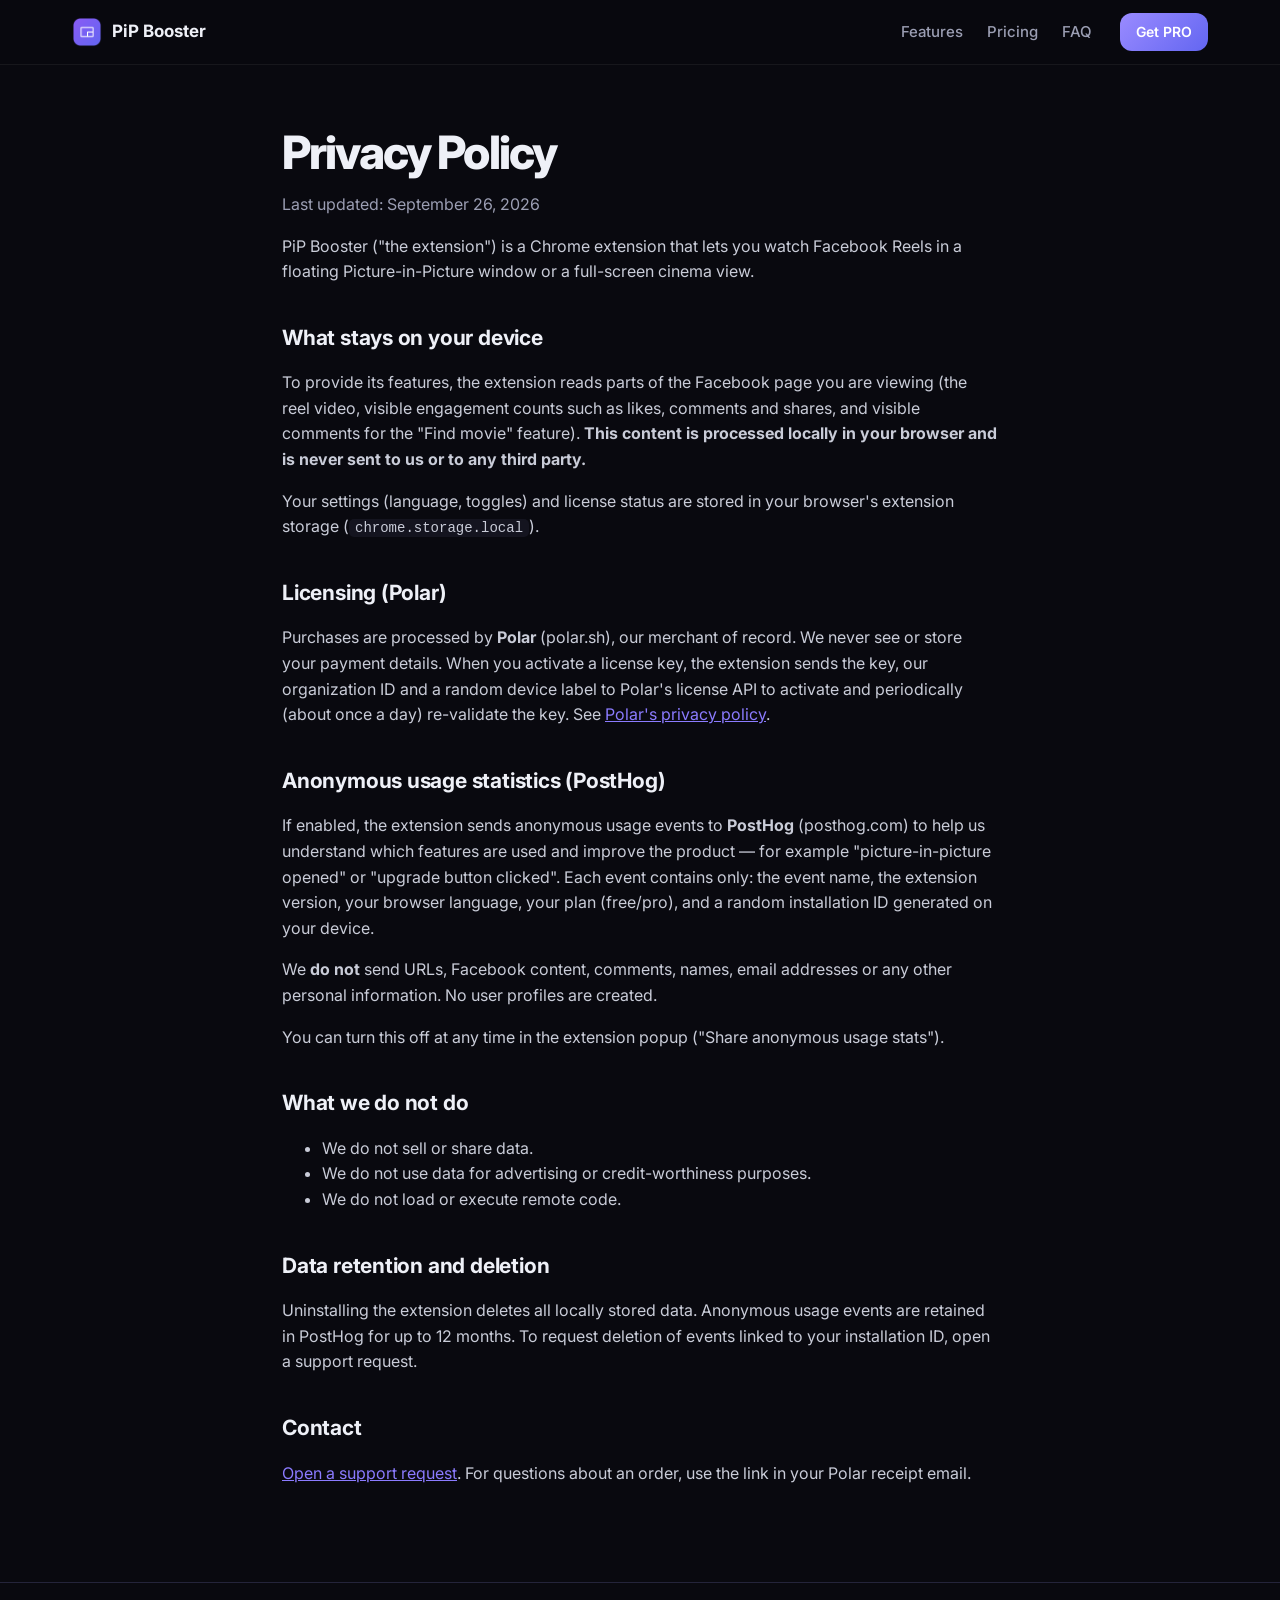
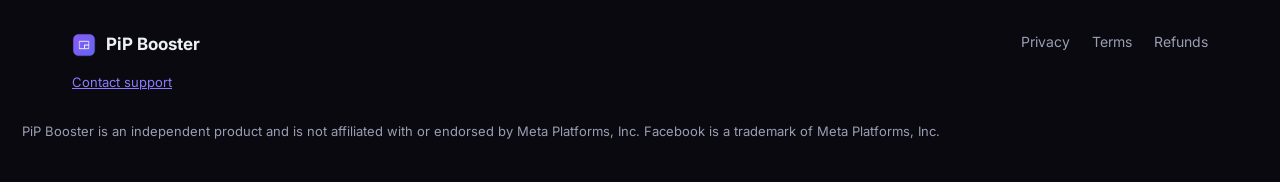
==== privacy/index.html @ f741955a "feat: PiP Booster website — landing, live demo, legal pages, support form" ====
<!DOCTYPE html>
<html lang="en">
<head>
<meta charset="UTF-8">
<meta name="viewport" content="width=device-width, initial-scale=1">
<title>Privacy Policy — PiP Booster</title>
<link rel="icon" href="../img/icon-128.png">
<link rel="preconnect" href="https://fonts.googleapis.com">
<link rel="preconnect" href="https://fonts.gstatic.com" crossorigin>
<link href="https://fonts.googleapis.com/css2?family=Inter:wght@400;500;600;700;800&display=swap" rel="stylesheet">
<link rel="stylesheet" href="../style.css">
</head>
<body>
<header class="nav">
  <div class="wrap nav-in">
    <a class="logo" href="../"><img src="../img/icon-128.png" alt="" width="30" height="30">PiP Booster</a>
    <nav class="links">
      <a href="../#features">Features</a>
      <a href="../#pricing">Pricing</a>
      <a href="../#faq">FAQ</a>
    </nav>
    <a class="btn btn-sm" href="https://buy.polar.sh/polar_cl_VhT8J2mt26Sa3eNY66IMgWEqcHpRyMsOtiOFi4Nu2Fy">Get PRO</a>
  </div>
</header>
<main class="wrap narrow legal">
  <h1>Privacy Policy</h1>
  <p class="muted">Last updated: September 26, 2026</p>

  <p>PiP Booster ("the extension") is a Chrome extension that lets you watch Facebook Reels in a floating Picture-in-Picture window or a full-screen cinema view.</p>

  <h2>What stays on your device</h2>
  <p>To provide its features, the extension reads parts of the Facebook page you are viewing (the reel video, visible engagement counts such as likes, comments and shares, and visible comments for the "Find movie" feature). <strong>This content is processed locally in your browser and is never sent to us or to any third party.</strong></p>
  <p>Your settings (language, toggles) and license status are stored in your browser's extension storage (<code>chrome.storage.local</code>).</p>

  <h2>Licensing (Polar)</h2>
  <p>Purchases are processed by <strong>Polar</strong> (polar.sh), our merchant of record. We never see or store your payment details. When you activate a license key, the extension sends the key, our organization ID and a random device label to Polar's license API to activate and periodically (about once a day) re-validate the key. See <a href="https://polar.sh/legal/privacy">Polar's privacy policy</a>.</p>

  <h2>Anonymous usage statistics (PostHog)</h2>
  <p>If enabled, the extension sends anonymous usage events to <strong>PostHog</strong> (posthog.com) to help us understand which features are used and improve the product — for example "picture-in-picture opened" or "upgrade button clicked". Each event contains only: the event name, the extension version, your browser language, your plan (free/pro), and a random installation ID generated on your device.</p>
  <p>We <strong>do not</strong> send URLs, Facebook content, comments, names, email addresses or any other personal information. No user profiles are created.</p>
  <p>You can turn this off at any time in the extension popup ("Share anonymous usage stats").</p>

  <h2>What we do not do</h2>
  <ul>
    <li>We do not sell or share data.</li>
    <li>We do not use data for advertising or credit-worthiness purposes.</li>
    <li>We do not load or execute remote code.</li>
  </ul>

  <h2>Data retention and deletion</h2>
  <p>Uninstalling the extension deletes all locally stored data. Anonymous usage events are retained in PostHog for up to 12 months. To request deletion of events linked to your installation ID, open a support request.</p>

  <h2>Contact</h2>
  <p><a href="https://github.com/hoangkimquoc/pip-booster-site/issues/new/choose">Open a support request</a>. For questions about an order, use the link in your Polar receipt email.</p>
</main>
<footer class="foot">
  <div class="wrap foot-in">
    <div>
      <a class="logo" href="../"><img src="../img/icon-128.png" alt="" width="24" height="24">PiP Booster</a>
      <p class="fine"><a href="https://github.com/hoangkimquoc/pip-booster-site/issues/new/choose">Contact support</a></p>
    </div>
    <div class="foot-links">
      <a href="../privacy/">Privacy</a><a href="../terms/">Terms</a><a href="../refund/">Refunds</a>
    </div>
  </div>
  <p class="wrap fine disclaimer">PiP Booster is an independent product and is not affiliated with or endorsed by Meta Platforms, Inc. Facebook is a trademark of Meta Platforms, Inc.</p>
</footer>
</body>
</html>
---- style.css ----
:root {
  --bg: #09090f; --bg-alt: #0f0f18; --card: #14141f; --card-2: #191927; --line: #24243a;
  --fg: #eef0f7; --muted: #9b9eb3; --dim: #6f7287;
  --accent: #8b7bff; --accent-2: #6366f1; --glow: rgba(124,108,255,0.35);
  --radius: 18px;
}
* { box-sizing: border-box; }
html { scroll-behavior: smooth; }
body { margin: 0; background: var(--bg); color: var(--fg);
  font: 16px/1.6 Inter, -apple-system, 'Segoe UI', sans-serif; -webkit-font-smoothing: antialiased; }
a { color: var(--accent); }
img { max-width: 100%; display: block; }
svg { flex-shrink: 0; }
.wrap { max-width: 1180px; margin: 0 auto; padding: 0 22px; }
.narrow { max-width: 760px; }
.center { text-align: center; }

/* ---------- Buttons ---------- */
.btn { display: inline-flex; align-items: center; justify-content: center; gap: 10px; padding: 13px 22px;
  border-radius: 12px; font-weight: 600; font-size: 15.5px; color: #fff; text-decoration: none;
  background: linear-gradient(135deg, #9a8bff, var(--accent-2));
  box-shadow: 0 10px 30px var(--glow), inset 0 1px 0 rgba(255,255,255,0.25); transition: transform .15s, box-shadow .15s; }
.btn:hover { transform: translateY(-1px); box-shadow: 0 14px 38px rgba(124,108,255,0.5), inset 0 1px 0 rgba(255,255,255,0.25); }
.btn svg { width: 20px; height: 20px; }
.btn-lg { padding: 16px 28px; font-size: 17px; border-radius: 14px; }
.btn-sm { padding: 8px 16px; font-size: 14px; box-shadow: none; }
.btn-ghost { background: rgba(255,255,255,0.05); box-shadow: inset 0 0 0 1px rgba(255,255,255,0.14); }
.btn-ghost:hover { background: rgba(255,255,255,0.09); box-shadow: inset 0 0 0 1px rgba(255,255,255,0.24); }
.btn.disabled { pointer-events: none; opacity: 0.6; }
.full { width: 100%; }

/* ---------- Top bar (không menu) ---------- */
.top { position: sticky; top: 0; z-index: 20; backdrop-filter: blur(14px) saturate(1.2);
  background: rgba(9,9,15,0.7); border-bottom: 1px solid rgba(255,255,255,0.06); }
.top-in { display: flex; align-items: center; justify-content: space-between; height: 64px; }
.logo { display: flex; align-items: center; gap: 10px; font-weight: 700; font-size: 17px; color: var(--fg); text-decoration: none; }
.logo img { border-radius: 8px; }

/* ---------- Hero ---------- */
.hero { position: relative; padding: 72px 0 96px; overflow: hidden; }
.hero::before { content: ''; position: absolute; inset: 0; pointer-events: none;
  background:
    radial-gradient(700px 420px at 78% 18%, rgba(108,92,255,0.30), transparent 70%),
    radial-gradient(600px 400px at 0% 100%, rgba(56,189,248,0.10), transparent 70%); }
.hero::after { content: ''; position: absolute; inset: 0; pointer-events: none; opacity: .35;
  background-image: linear-gradient(rgba(255,255,255,0.05) 1px, transparent 1px), linear-gradient(90deg, rgba(255,255,255,0.05) 1px, transparent 1px);
  background-size: 48px 48px; mask-image: radial-gradient(ellipse at 70% 30%, #000 0%, transparent 65%); }
.hero-grid { position: relative; z-index: 1; display: grid; grid-template-columns: 0.9fr 1.1fr; gap: 56px; align-items: center; }
.pill { display: inline-flex; align-items: center; gap: 8px; font-size: 13px; font-weight: 600; color: #cfc8ff;
  padding: 6px 13px; border-radius: 999px; background: rgba(139,123,255,0.12); border: 1px solid rgba(139,123,255,0.3); }
.pill i { width: 7px; height: 7px; border-radius: 50%; background: #4ade80; box-shadow: 0 0 10px #4ade80; }
h1 { font-size: clamp(42px, 5.6vw, 72px); line-height: 1.02; letter-spacing: -0.04em; font-weight: 800; margin: 22px 0 20px; }
.grad { background: linear-gradient(90deg, #c4b8ff, #7f8dff 60%, #60c6ff); -webkit-background-clip: text; background-clip: text; color: transparent; }
.lead { font-size: 19px; color: var(--muted); max-width: 520px; margin: 0; }
.center .lead { margin: 0 auto; }
.cta { margin-top: 32px; }
.trust { list-style: none; padding: 0; margin: 30px 0 0; display: flex; flex-wrap: wrap; gap: 10px 22px; }
.trust li { display: flex; align-items: center; gap: 8px; font-size: 14px; color: var(--muted); }
.trust svg { width: 17px; height: 17px; color: var(--accent); }

/* ---------- Stage: desktop + PiP demo ---------- */
.stage { position: relative; height: 560px; }
.desk { position: absolute; left: 0; top: 30px; width: 88%; height: 440px; border-radius: 14px; overflow: hidden;
  background: #f6f7fb; box-shadow: 0 40px 100px rgba(0,0,0,0.55), 0 0 0 1px rgba(255,255,255,0.06); }
.desk-bar { height: 38px; background: #e6e8ef; display: flex; align-items: center; gap: 14px; padding: 0 14px; }
.dots { display: flex; gap: 7px; }
.dots i { width: 11px; height: 11px; border-radius: 50%; display: block; background: #ff5f57; }
.dots i:nth-child(2) { background: #febc2e; } .dots i:nth-child(3) { background: #28c840; }
.desk-url { flex: 1; height: 24px; border-radius: 12px; background: #fff; font-size: 12px; color: #6b7080; display: flex; align-items: center; padding-left: 12px; max-width: 320px; }
.desk-body { display: flex; height: calc(100% - 38px); }
.desk-side { width: 120px; background: #eef0f5; padding: 20px 14px; }
.desk-side b { display: block; height: 10px; border-radius: 5px; background: #d9dce6; margin-bottom: 14px; }
.desk-side b:first-child { background: #c7d2fe; }
.desk-page { flex: 1; padding: 30px 34px; }
.desk-h { width: 46%; height: 18px; border-radius: 6px; background: #c9cdd9; margin-bottom: 20px; }
.desk-l { height: 9px; border-radius: 5px; background: #e1e4ec; margin-bottom: 11px; }
.desk-chart { display: flex; align-items: flex-end; gap: 12px; height: 110px; margin: 22px 0; }
.desk-chart i { flex: 1; display: block; border-radius: 6px 6px 0 0; background: linear-gradient(#a5b4fc, #6366f1); }

.demo-pip { position: absolute; right: 0; top: 0; width: 280px; aspect-ratio: 9 / 16; border-radius: 14px; overflow: hidden;
  background: #000; z-index: 5; box-shadow: 0 40px 90px rgba(0,0,0,0.7), 0 0 0 1px rgba(255,255,255,0.14);
  transition: opacity .25s, transform .25s; }
.demo-pip.closed { opacity: 0; transform: scale(0.92); pointer-events: none; }
.demo-titlebar { position: absolute; top: 0; left: 0; right: 0; height: 30px; z-index: 30; display: flex; align-items: center; gap: 7px;
  padding: 0 10px; font-size: 11.5px; color: rgba(255,255,255,0.88); cursor: grab; user-select: none;
  background: linear-gradient(rgba(0,0,0,0.6), transparent); }
.demo-titlebar img { width: 14px; height: 14px; border-radius: 3px; }
.demo-titlebar span { margin-left: auto; opacity: .55; font-size: 10.5px; }
.demo-titlebar:active { cursor: grabbing; }
.demo-frame { position: absolute; inset: 0; }
.demo-note { position: absolute; left: 50%; top: 44%; transform: translate(-50%, -50%) scale(.96); z-index: 40;
  padding: 8px 14px; border-radius: 10px; background: rgba(15,15,25,0.9); color: #fff; font-size: 13px; font-weight: 600;
  white-space: nowrap; opacity: 0; pointer-events: none; transition: opacity .2s, transform .2s; }
.demo-note.show { opacity: 1; transform: translate(-50%, -50%) scale(1); }
.demo-reopen { position: absolute; right: 40px; top: 40%; z-index: 6; display: inline-flex; align-items: center; gap: 8px;
  padding: 11px 16px; border: 0; border-radius: 12px; cursor: pointer; font: 600 14px Inter, sans-serif; color: #fff;
  background: linear-gradient(135deg, #9a8bff, var(--accent-2)); box-shadow: 0 10px 30px var(--glow); }
.demo-reopen svg { width: 18px; height: 18px; }
.demo-reopen[hidden] { display: none; }
.stage-hint { position: absolute; left: 0; bottom: 0; margin: 0; font-size: 13px; color: var(--dim); }

/* ---------- Sections ---------- */
.section { padding: 104px 0; }
.section.alt { background: var(--bg-alt); border-top: 1px solid var(--line); border-bottom: 1px solid var(--line); }
.kicker { text-align: center; margin: 0 0 10px; font-size: 13px; font-weight: 700; letter-spacing: .12em; text-transform: uppercase; color: var(--accent); }
.h2 { font-size: clamp(30px, 4vw, 46px); letter-spacing: -0.03em; line-height: 1.1; margin: 0 0 48px; text-align: center; }

.pains { display: grid; grid-template-columns: repeat(3, 1fr); gap: 18px; }
.pain { padding: 28px; border-radius: var(--radius); background: var(--card); border: 1px solid var(--line); }
.pain svg { width: 26px; height: 26px; color: #fca5a5; padding: 9px; box-sizing: content-box; border-radius: 12px; background: rgba(248,113,113,0.1); }
.pain h3, .step h3, .usp h3, .promise-item h3 { font-size: 19px; margin: 18px 0 6px; letter-spacing: -0.01em; }
.pain p, .step p, .usp p, .promise-item p { margin: 0; color: var(--muted); font-size: 15.5px; }

.steps { display: grid; grid-template-columns: repeat(3, 1fr); gap: 18px; margin-bottom: 72px; }
.step { position: relative; padding: 28px; border-radius: var(--radius); background: var(--card); border: 1px solid var(--line); }
.step b { display: inline-grid; place-items: center; width: 36px; height: 36px; border-radius: 11px; font-size: 15px;
  background: linear-gradient(135deg, #9a8bff, var(--accent-2)); box-shadow: 0 8px 20px var(--glow); }

.usps { display: grid; gap: 22px; }
.usp { display: grid; grid-template-columns: 1.15fr 1fr; gap: 44px; align-items: center; padding: 26px; border-radius: 24px;
  background: linear-gradient(180deg, var(--card-2), var(--card)); border: 1px solid var(--line); }
.usp:nth-child(even) img, .usp:nth-child(even) .kbd-art { order: 2; }
.usp img { width: 100%; height: auto; border-radius: 14px; box-shadow: 0 20px 60px rgba(0,0,0,0.5); }
.usp h3 { font-size: 26px; margin-top: 0; }
.usp p { font-size: 17px; }
.kbd-art { height: 260px; border-radius: 14px; display: flex; align-items: center; justify-content: center; gap: 18px;
  background: radial-gradient(400px 200px at 50% 50%, rgba(124,108,255,0.22), transparent 70%), #0d0d16; border: 1px solid var(--line); }
.kbd-art span { font-size: 28px; color: var(--dim); }
kbd { font: 700 34px Inter, sans-serif; color: #fff; min-width: 96px; text-align: center; padding: 22px 26px; border-radius: 16px;
  background: linear-gradient(180deg, #2a2a3d, #1b1b29); box-shadow: 0 6px 0 #0c0c14, 0 14px 30px rgba(0,0,0,0.5), inset 0 1px 0 rgba(255,255,255,0.12); }

.promise { display: grid; grid-template-columns: repeat(3, 1fr); gap: 18px; }
.promise-item { padding: 30px; border-radius: var(--radius); border: 1px solid var(--line); background: var(--card); }
.promise-item svg { width: 26px; height: 26px; color: var(--accent); padding: 9px; box-sizing: content-box; border-radius: 12px; background: rgba(139,123,255,0.12); }

/* ---------- Pricing ---------- */
.plans { display: grid; grid-template-columns: 1fr 1fr; gap: 22px; max-width: 860px; margin: 0 auto; }
.plan { position: relative; padding: 34px; border-radius: 24px; background: var(--card); border: 1px solid var(--line); display: flex; flex-direction: column; }
.plan.pro { background: linear-gradient(180deg, #1a1830, var(--card)); border-color: rgba(139,123,255,0.55);
  box-shadow: 0 0 0 1px rgba(139,123,255,0.3), 0 40px 100px rgba(108,92,255,0.22); }
.plan h3 { margin: 0; font-size: 20px; }
.price { font-size: 52px; font-weight: 800; letter-spacing: -0.04em; margin: 6px 0 22px; display: flex; align-items: baseline; gap: 10px; }
.price small { font-size: 15px; font-weight: 500; color: var(--muted); letter-spacing: 0; }
.plan ul { list-style: none; padding: 0; margin: 0 0 28px; flex: 1; }
.plan li { padding: 8px 0 8px 28px; position: relative; color: #d8dae6; font-size: 15.5px; }
.plan li::before { content: ''; position: absolute; left: 2px; top: 14px; width: 12px; height: 7px;
  border-left: 2px solid var(--accent); border-bottom: 2px solid var(--accent); transform: rotate(-45deg); }
.badge { position: absolute; top: 22px; right: 22px; font-size: 12px; font-weight: 700; padding: 4px 11px; border-radius: 999px;
  background: linear-gradient(135deg, #9a8bff, var(--accent-2)); }
.fine { font-size: 13px; color: var(--muted); margin: 14px 0 0; text-align: center; }

/* ---------- FAQ ---------- */
details { border-bottom: 1px solid var(--line); padding: 20px 0; }
summary { cursor: pointer; list-style: none; display: flex; justify-content: space-between; gap: 20px; font-weight: 600; font-size: 17.5px; }
summary::-webkit-details-marker { display: none; }
summary::after { content: '+'; color: var(--muted); font-size: 24px; line-height: 1; transition: transform .2s; }
details[open] summary::after { transform: rotate(45deg); }
details p { margin: 12px 0 0; color: var(--muted); }

/* ---------- Final CTA ---------- */
.final { padding: 112px 0; position: relative; overflow: hidden; border-top: 1px solid var(--line);
  background: radial-gradient(700px 360px at 50% 100%, rgba(108,92,255,0.32), transparent 70%), var(--bg); }
.final .h2 { margin-bottom: 14px; }
.final .btn { margin-top: 32px; }

/* ---------- Footer ---------- */
.foot { padding: 48px 0 40px; border-top: 1px solid var(--line); }
.foot-in { display: flex; justify-content: space-between; align-items: flex-start; gap: 20px; }
.foot .fine { text-align: left; }
.foot-links { display: flex; gap: 22px; }
.foot-links a { color: var(--muted); text-decoration: none; font-size: 14px; }
.foot-links a:hover { color: var(--fg); }
.disclaimer { margin-top: 28px; }

/* ---------- Legal pages ---------- */
.nav { position: sticky; top: 0; z-index: 20; backdrop-filter: blur(14px); background: rgba(9,9,15,0.7); border-bottom: 1px solid rgba(255,255,255,0.06); }
.nav-in { display: flex; align-items: center; height: 64px; gap: 28px; }
.links { display: flex; gap: 24px; margin-left: auto; }
.links a { color: var(--muted); text-decoration: none; font-size: 15px; font-weight: 500; }
.links a:hover { color: var(--fg); }
.legal { padding: 64px 22px 80px; }
.legal h1 { font-size: clamp(32px, 5vw, 46px); margin: 0 0 6px; }
.legal h2 { font-size: 21px; margin: 36px 0 8px; letter-spacing: -0.01em; }
.legal p, .legal li { color: #c9ccd8; }
.legal .muted { color: var(--muted); }
.legal code { font-size: 14px; padding: 1px 6px; border-radius: 5px; background: var(--card); }

/* ---------- Responsive ---------- */
@media (max-width: 960px) {
  .hero-grid { grid-template-columns: 1fr; gap: 40px; }
  .stage { height: 520px; }
  .desk { width: 92%; height: 380px; }
  .usp, .usp:nth-child(even) { grid-template-columns: 1fr; gap: 22px; }
  .usp:nth-child(even) img, .usp:nth-child(even) .kbd-art { order: 0; }
}
@media (max-width: 720px) {
  .pains, .steps, .promise, .plans { grid-template-columns: 1fr; }
  .section { padding: 76px 0; }
  .hero { padding: 48px 0 72px; }
  .cta .btn, .final .btn { width: 100%; }
  .desk { display: none; }
  .stage { height: auto; display: flex; flex-direction: column; align-items: center; gap: 14px; }
  .demo-pip { position: relative; width: min(300px, 82vw); }
  .demo-titlebar span { display: none; }
  .stage-hint { position: static; text-align: center; }
  .demo-reopen { position: static; }
  .links { display: none; }
  .nav-in .btn-sm { margin-left: auto; }
  .foot-in { flex-direction: column; }
  .kbd-art { height: 180px; }
  kbd { font-size: 26px; min-width: 76px; padding: 16px 20px; }
}
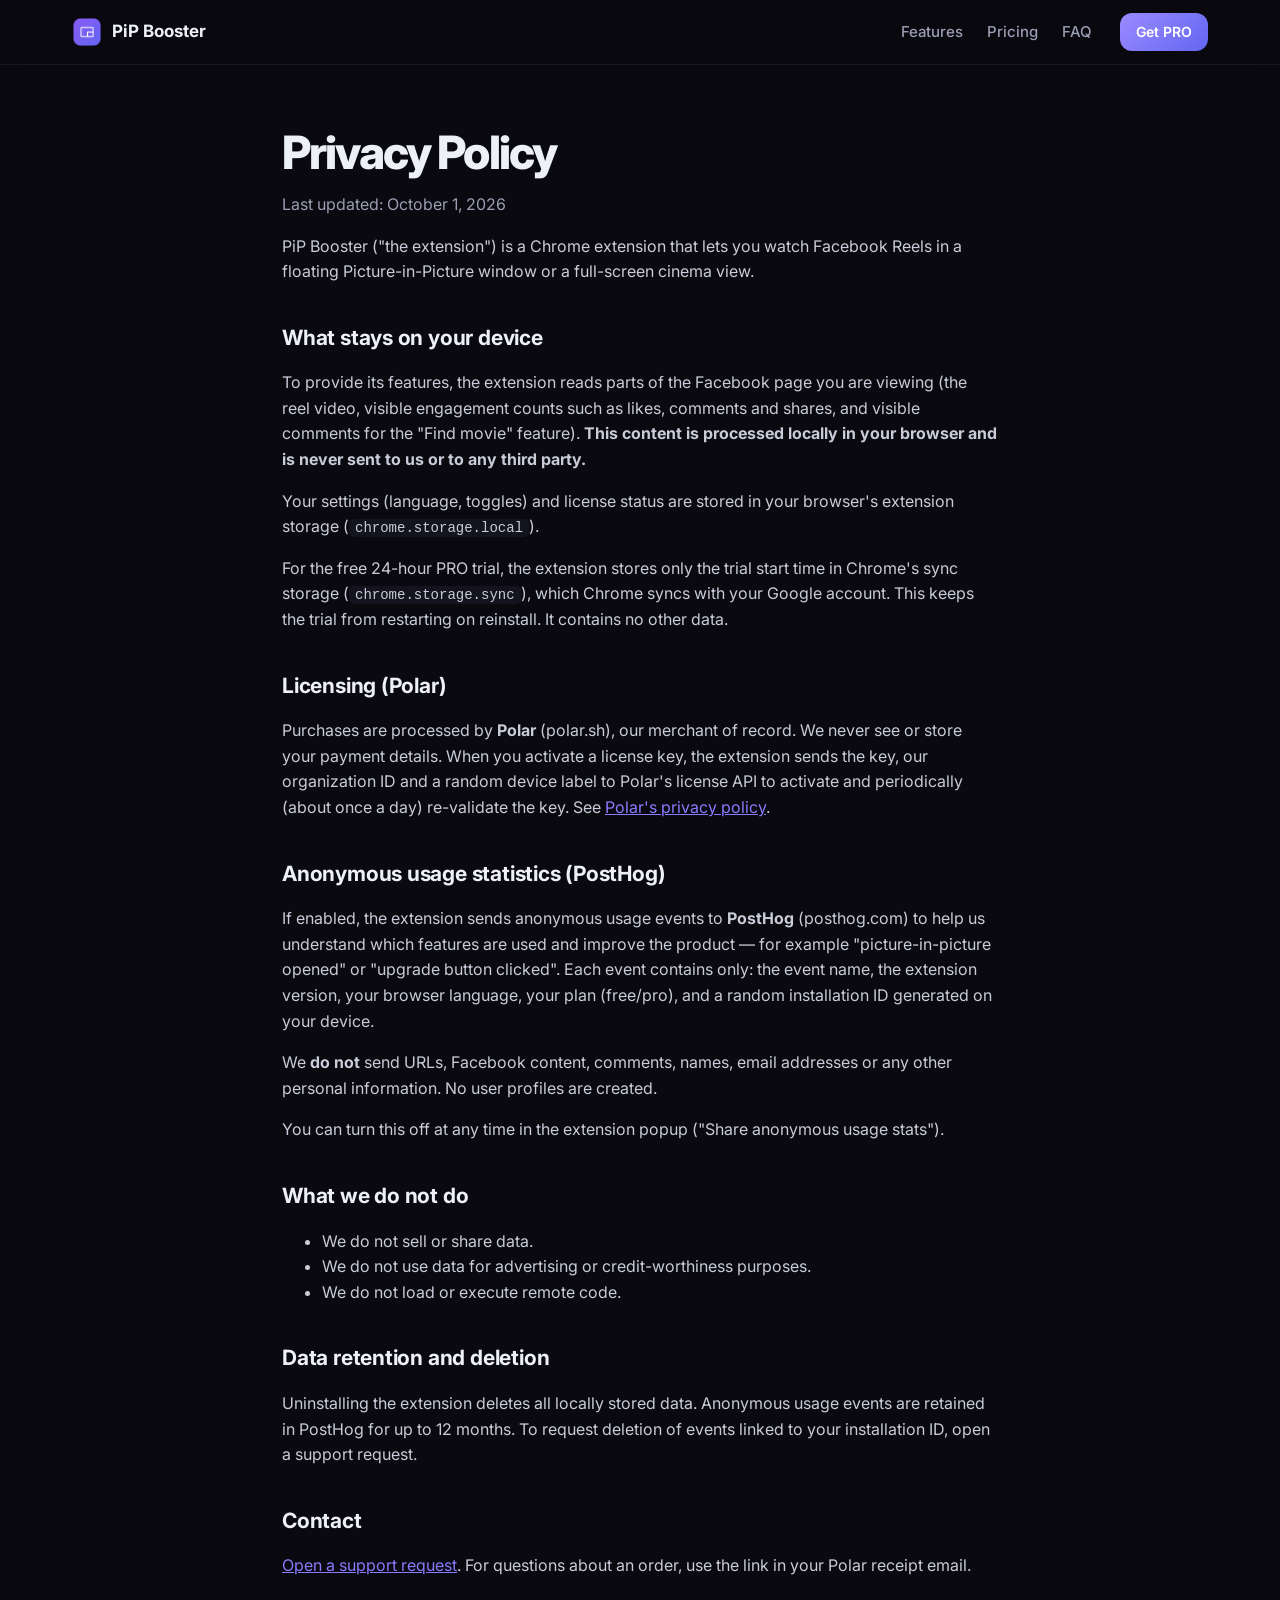
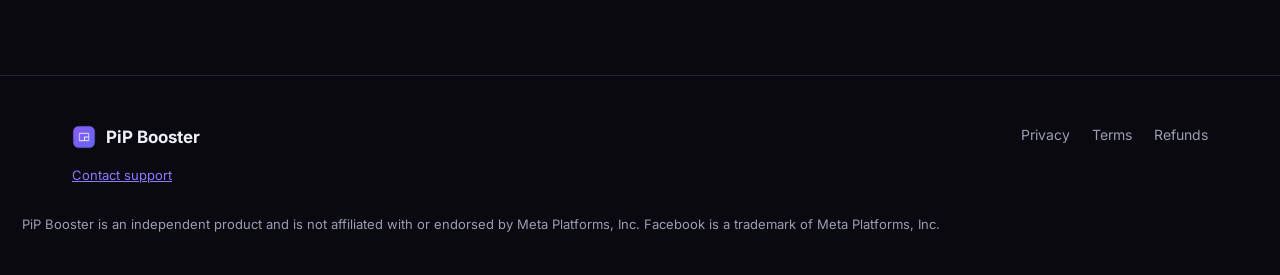
==== commit ca6d2d91: "feat: move auto-play next to PRO, add 24-hour free trial" ====
--- a/privacy/index.html
+++ b/privacy/index.html
@@ -24,13 +24,14 @@
 </header>
 <main class="wrap narrow legal">
   <h1>Privacy Policy</h1>
-  <p class="muted">Last updated: September 26, 2026</p>
+  <p class="muted">Last updated: October 1, 2026</p>
 
   <p>PiP Booster ("the extension") is a Chrome extension that lets you watch Facebook Reels in a floating Picture-in-Picture window or a full-screen cinema view.</p>
 
   <h2>What stays on your device</h2>
   <p>To provide its features, the extension reads parts of the Facebook page you are viewing (the reel video, visible engagement counts such as likes, comments and shares, and visible comments for the "Find movie" feature). <strong>This content is processed locally in your browser and is never sent to us or to any third party.</strong></p>
   <p>Your settings (language, toggles) and license status are stored in your browser's extension storage (<code>chrome.storage.local</code>).</p>
+  <p>For the free 24-hour PRO trial, the extension stores only the trial start time in Chrome's sync storage (<code>chrome.storage.sync</code>), which Chrome syncs with your Google account. This keeps the trial from restarting on reinstall. It contains no other data.</p>
 
   <h2>Licensing (Polar)</h2>
   <p>Purchases are processed by <strong>Polar</strong> (polar.sh), our merchant of record. We never see or store your payment details. When you activate a license key, the extension sends the key, our organization ID and a random device label to Polar's license API to activate and periodically (about once a day) re-validate the key. See <a href="https://polar.sh/legal/privacy">Polar's privacy policy</a>.</p>
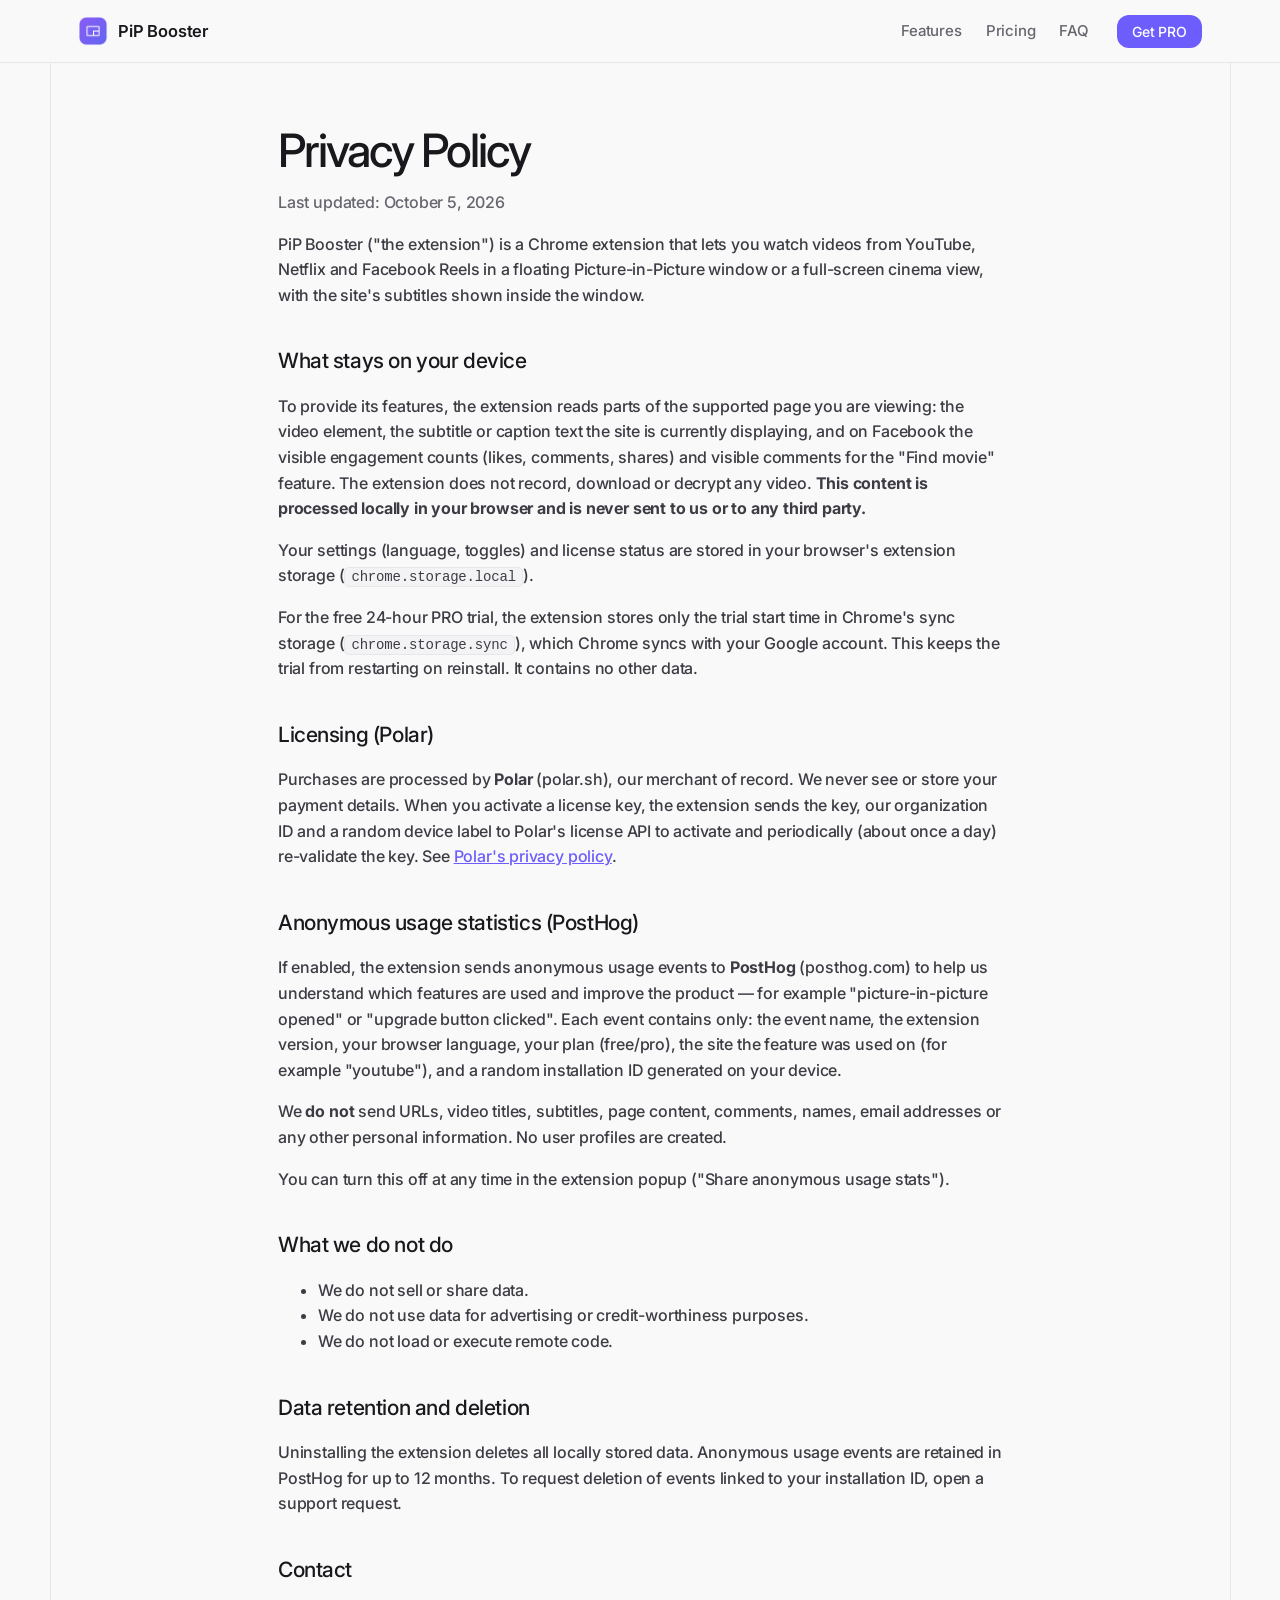
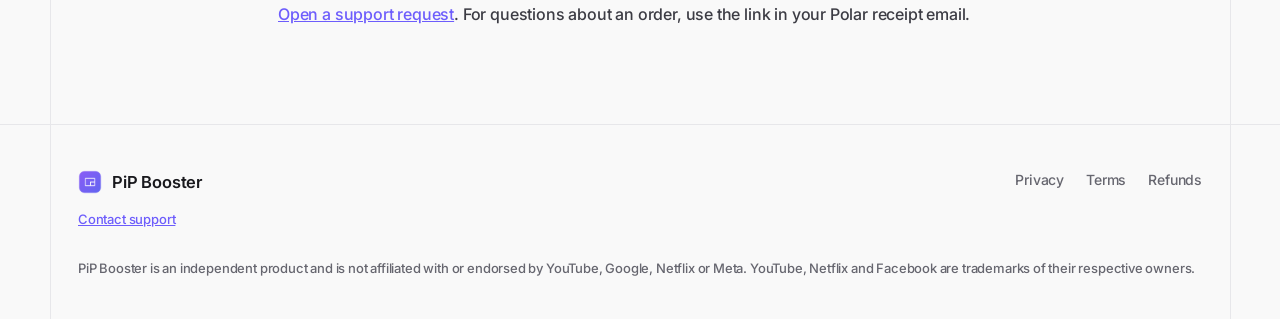
==== commit 68102631: "feat: multi-platform landing (YouTube, Netflix, Reels) with subtitles, Evon light style, FAQ schema" ====
--- a/privacy/index.html
+++ b/privacy/index.html
@@ -7,7 +7,7 @@
 <link rel="icon" href="../img/icon-128.png">
 <link rel="preconnect" href="https://fonts.googleapis.com">
 <link rel="preconnect" href="https://fonts.gstatic.com" crossorigin>
-<link href="https://fonts.googleapis.com/css2?family=Inter:wght@400;500;600;700;800&display=swap" rel="stylesheet">
+<link href="https://fonts.googleapis.com/css2?family=Inter:wght@400;500;600&family=JetBrains+Mono:wght@400;500&display=swap" rel="stylesheet">
 <link rel="stylesheet" href="../style.css">
 </head>
 <body>
@@ -24,12 +24,12 @@
 </header>
 <main class="wrap narrow legal">
   <h1>Privacy Policy</h1>
-  <p class="muted">Last updated: October 1, 2026</p>
+  <p class="muted">Last updated: October 5, 2026</p>
 
-  <p>PiP Booster ("the extension") is a Chrome extension that lets you watch Facebook Reels in a floating Picture-in-Picture window or a full-screen cinema view.</p>
+  <p>PiP Booster ("the extension") is a Chrome extension that lets you watch videos from YouTube, Netflix and Facebook Reels in a floating Picture-in-Picture window or a full-screen cinema view, with the site's subtitles shown inside the window.</p>
 
   <h2>What stays on your device</h2>
-  <p>To provide its features, the extension reads parts of the Facebook page you are viewing (the reel video, visible engagement counts such as likes, comments and shares, and visible comments for the "Find movie" feature). <strong>This content is processed locally in your browser and is never sent to us or to any third party.</strong></p>
+  <p>To provide its features, the extension reads parts of the supported page you are viewing: the video element, the subtitle or caption text the site is currently displaying, and on Facebook the visible engagement counts (likes, comments, shares) and visible comments for the "Find movie" feature. The extension does not record, download or decrypt any video. <strong>This content is processed locally in your browser and is never sent to us or to any third party.</strong></p>
   <p>Your settings (language, toggles) and license status are stored in your browser's extension storage (<code>chrome.storage.local</code>).</p>
   <p>For the free 24-hour PRO trial, the extension stores only the trial start time in Chrome's sync storage (<code>chrome.storage.sync</code>), which Chrome syncs with your Google account. This keeps the trial from restarting on reinstall. It contains no other data.</p>
 
@@ -37,8 +37,8 @@
   <p>Purchases are processed by <strong>Polar</strong> (polar.sh), our merchant of record. We never see or store your payment details. When you activate a license key, the extension sends the key, our organization ID and a random device label to Polar's license API to activate and periodically (about once a day) re-validate the key. See <a href="https://polar.sh/legal/privacy">Polar's privacy policy</a>.</p>
 
   <h2>Anonymous usage statistics (PostHog)</h2>
-  <p>If enabled, the extension sends anonymous usage events to <strong>PostHog</strong> (posthog.com) to help us understand which features are used and improve the product — for example "picture-in-picture opened" or "upgrade button clicked". Each event contains only: the event name, the extension version, your browser language, your plan (free/pro), and a random installation ID generated on your device.</p>
-  <p>We <strong>do not</strong> send URLs, Facebook content, comments, names, email addresses or any other personal information. No user profiles are created.</p>
+  <p>If enabled, the extension sends anonymous usage events to <strong>PostHog</strong> (posthog.com) to help us understand which features are used and improve the product — for example "picture-in-picture opened" or "upgrade button clicked". Each event contains only: the event name, the extension version, your browser language, your plan (free/pro), the site the feature was used on (for example "youtube"), and a random installation ID generated on your device.</p>
+  <p>We <strong>do not</strong> send URLs, video titles, subtitles, page content, comments, names, email addresses or any other personal information. No user profiles are created.</p>
   <p>You can turn this off at any time in the extension popup ("Share anonymous usage stats").</p>
 
   <h2>What we do not do</h2>
@@ -64,7 +64,7 @@
       <a href="../privacy/">Privacy</a><a href="../terms/">Terms</a><a href="../refund/">Refunds</a>
     </div>
   </div>
-  <p class="wrap fine disclaimer">PiP Booster is an independent product and is not affiliated with or endorsed by Meta Platforms, Inc. Facebook is a trademark of Meta Platforms, Inc.</p>
+  <p class="wrap fine disclaimer">PiP Booster is an independent product and is not affiliated with or endorsed by YouTube, Google, Netflix or Meta. YouTube, Netflix and Facebook are trademarks of their respective owners.</p>
 </footer>
 </body>
 </html>
--- a/style.css
+++ b/style.css
@@ -1,88 +1,94 @@
+/* Style Evon (đồng bộ ảnh/video social): nền sáng, Inter 500 tracking chặt, nhãn mono [ ],
+   lưới mảnh có dấu "+", card trắng, accent tím PiP. */
 :root {
-  --bg: #09090f; --bg-alt: #0f0f18; --card: #14141f; --card-2: #191927; --line: #24243a;
-  --fg: #eef0f7; --muted: #9b9eb3; --dim: #6f7287;
-  --accent: #8b7bff; --accent-2: #6366f1; --glow: rgba(124,108,255,0.35);
-  --radius: 18px;
+  --bg: #f9f9f9; --bg-alt: #f3f3f5; --card: #fff; --line: #e7e7ea; --line-2: #d9d9de;
+  --fg: #19191d; --muted: #66666f; --dim: #9a9aa3;
+  --accent: #6d5dfc; --accent-2: #5847f0; --accent-soft: rgba(109,93,252,0.09);
+  --mono: 'JetBrains Mono', ui-monospace, Consolas, monospace;
+  --radius: 16px; --rail: 1180px;
 }
 * { box-sizing: border-box; }
 html { scroll-behavior: smooth; }
-body { margin: 0; background: var(--bg); color: var(--fg);
-  font: 16px/1.6 Inter, -apple-system, 'Segoe UI', sans-serif; -webkit-font-smoothing: antialiased; }
+body { margin: 0; color: var(--fg); font: 500 16px/1.6 Inter, -apple-system, 'Segoe UI', sans-serif;
+  letter-spacing: -0.011em; -webkit-font-smoothing: antialiased;
+  /* 2 đường ray dọc theo mép nội dung */
+  background:
+    linear-gradient(var(--line), var(--line)) calc(50% - var(--rail) / 2) 0 / 1px 100% no-repeat,
+    linear-gradient(var(--line), var(--line)) calc(50% + var(--rail) / 2) 0 / 1px 100% no-repeat,
+    var(--bg); }
 a { color: var(--accent); }
 img { max-width: 100%; display: block; }
 svg { flex-shrink: 0; }
-.wrap { max-width: 1180px; margin: 0 auto; padding: 0 22px; }
-.narrow { max-width: 760px; }
+h1, h2, h3 { font-weight: 500; }
+.wrap { max-width: var(--rail); margin: 0 auto; padding: 0 28px; }
+.narrow { max-width: 780px; }
 .center { text-align: center; }
+.accent { color: var(--accent); }
+.label, .kicker { font: 400 14px/1.4 var(--mono); letter-spacing: 0.02em; color: var(--muted); }
+.kicker { display: block; text-align: center; margin: 0 0 14px; }
 
 /* ---------- Buttons ---------- */
 .btn { display: inline-flex; align-items: center; justify-content: center; gap: 10px; padding: 13px 22px;
-  border-radius: 12px; font-weight: 600; font-size: 15.5px; color: #fff; text-decoration: none;
-  background: linear-gradient(135deg, #9a8bff, var(--accent-2));
-  box-shadow: 0 10px 30px var(--glow), inset 0 1px 0 rgba(255,255,255,0.25); transition: transform .15s, box-shadow .15s; }
-.btn:hover { transform: translateY(-1px); box-shadow: 0 14px 38px rgba(124,108,255,0.5), inset 0 1px 0 rgba(255,255,255,0.25); }
+  border-radius: 12px; font: 500 15.5px Inter, sans-serif; letter-spacing: -0.01em; color: #fff; text-decoration: none;
+  background: var(--accent); box-shadow: 0 1px 0 rgba(255,255,255,0.25) inset, 0 8px 22px rgba(109,93,252,0.28);
+  transition: transform .15s, background .15s, box-shadow .15s; }
+.btn:hover { background: var(--accent-2); transform: translateY(-1px); }
 .btn svg { width: 20px; height: 20px; }
-.btn-lg { padding: 16px 28px; font-size: 17px; border-radius: 14px; }
-.btn-sm { padding: 8px 16px; font-size: 14px; box-shadow: none; }
-.btn-ghost { background: rgba(255,255,255,0.05); box-shadow: inset 0 0 0 1px rgba(255,255,255,0.14); }
-.btn-ghost:hover { background: rgba(255,255,255,0.09); box-shadow: inset 0 0 0 1px rgba(255,255,255,0.24); }
-.btn.disabled { pointer-events: none; opacity: 0.6; }
+.btn-lg { padding: 15px 26px; font-size: 16.5px; border-radius: 13px; }
+.btn-sm { padding: 8px 15px; font-size: 14px; box-shadow: none; }
+.btn-ghost { color: var(--fg); background: var(--card); box-shadow: inset 0 0 0 1px var(--line-2); }
+.btn-ghost:hover { background: #fff; box-shadow: inset 0 0 0 1px var(--fg); }
 .full { width: 100%; }
 
 /* ---------- Top bar (không menu) ---------- */
-.top { position: sticky; top: 0; z-index: 20; backdrop-filter: blur(14px) saturate(1.2);
-  background: rgba(9,9,15,0.7); border-bottom: 1px solid rgba(255,255,255,0.06); }
-.top-in { display: flex; align-items: center; justify-content: space-between; height: 64px; }
-.logo { display: flex; align-items: center; gap: 10px; font-weight: 700; font-size: 17px; color: var(--fg); text-decoration: none; }
-.logo img { border-radius: 8px; }
+.top, .nav { position: sticky; top: 0; z-index: 20; backdrop-filter: blur(14px) saturate(1.3);
+  background: rgba(249,249,249,0.82); border-bottom: 1px solid var(--line); }
+.top-in, .nav-in { display: flex; align-items: center; justify-content: space-between; height: 62px; gap: 28px; }
+.logo { display: flex; align-items: center; gap: 10px; font-weight: 600; font-size: 16.5px; color: var(--fg); text-decoration: none; }
+.logo img { border-radius: 7px; }
 
 /* ---------- Hero ---------- */
-.hero { position: relative; padding: 72px 0 96px; overflow: hidden; }
+.hero { position: relative; padding: 76px 0 92px; overflow: hidden; }
 .hero::before { content: ''; position: absolute; inset: 0; pointer-events: none;
-  background:
-    radial-gradient(700px 420px at 78% 18%, rgba(108,92,255,0.30), transparent 70%),
-    radial-gradient(600px 400px at 0% 100%, rgba(56,189,248,0.10), transparent 70%); }
-.hero::after { content: ''; position: absolute; inset: 0; pointer-events: none; opacity: .35;
-  background-image: linear-gradient(rgba(255,255,255,0.05) 1px, transparent 1px), linear-gradient(90deg, rgba(255,255,255,0.05) 1px, transparent 1px);
-  background-size: 48px 48px; mask-image: radial-gradient(ellipse at 70% 30%, #000 0%, transparent 65%); }
-.hero-grid { position: relative; z-index: 1; display: grid; grid-template-columns: 0.9fr 1.1fr; gap: 56px; align-items: center; }
-.pill { display: inline-flex; align-items: center; gap: 8px; font-size: 13px; font-weight: 600; color: #cfc8ff;
-  padding: 6px 13px; border-radius: 999px; background: rgba(139,123,255,0.12); border: 1px solid rgba(139,123,255,0.3); }
-.pill i { width: 7px; height: 7px; border-radius: 50%; background: #4ade80; box-shadow: 0 0 10px #4ade80; }
-h1 { font-size: clamp(42px, 5.6vw, 72px); line-height: 1.02; letter-spacing: -0.04em; font-weight: 800; margin: 22px 0 20px; }
-.grad { background: linear-gradient(90deg, #c4b8ff, #7f8dff 60%, #60c6ff); -webkit-background-clip: text; background-clip: text; color: transparent; }
-.lead { font-size: 19px; color: var(--muted); max-width: 520px; margin: 0; }
+  background: radial-gradient(640px 380px at 80% 30%, rgba(109,93,252,0.12), transparent 70%); }
+.hero-grid { position: relative; z-index: 1; display: grid; grid-template-columns: 1fr 1fr; gap: 56px; align-items: center; }
+h1 { font-size: clamp(42px, 5.4vw, 68px); line-height: 1.02; letter-spacing: -0.045em; margin: 18px 0 22px; }
+.lead { font-size: 19px; line-height: 1.55; color: var(--muted); max-width: 540px; margin: 0; }
 .center .lead { margin: 0 auto; }
-.cta { margin-top: 32px; }
-.trust { list-style: none; padding: 0; margin: 30px 0 0; display: flex; flex-wrap: wrap; gap: 10px 22px; }
+.platforms { list-style: none; padding: 0; margin: 26px 0 0; display: flex; flex-wrap: wrap; gap: 8px; }
+.platforms li { display: inline-flex; align-items: center; gap: 8px; padding: 6px 12px; border-radius: 999px;
+  font-size: 14px; background: var(--card); border: 1px solid var(--line-2); }
+.soon { font: normal 400 11.5px var(--mono); color: var(--accent); padding: 1px 7px; border-radius: 999px; background: var(--accent-soft); }
+.cta { margin-top: 30px; display: flex; flex-wrap: wrap; gap: 12px; }
+.trust { list-style: none; padding: 0; margin: 28px 0 0; display: flex; flex-wrap: wrap; gap: 10px 22px; }
 .trust li { display: flex; align-items: center; gap: 8px; font-size: 14px; color: var(--muted); }
 .trust svg { width: 17px; height: 17px; color: var(--accent); }
 
 /* ---------- Stage: desktop + PiP demo ---------- */
 .stage { position: relative; height: 560px; }
 .desk { position: absolute; left: 0; top: 30px; width: 88%; height: 440px; border-radius: 14px; overflow: hidden;
-  background: #f6f7fb; box-shadow: 0 40px 100px rgba(0,0,0,0.55), 0 0 0 1px rgba(255,255,255,0.06); }
-.desk-bar { height: 38px; background: #e6e8ef; display: flex; align-items: center; gap: 14px; padding: 0 14px; }
+  background: #fff; box-shadow: 0 30px 80px rgba(25,25,40,0.14), 0 0 0 1px var(--line); }
+.desk-bar { height: 38px; background: #eef0f4; display: flex; align-items: center; gap: 14px; padding: 0 14px; }
 .dots { display: flex; gap: 7px; }
 .dots i { width: 11px; height: 11px; border-radius: 50%; display: block; background: #ff5f57; }
 .dots i:nth-child(2) { background: #febc2e; } .dots i:nth-child(3) { background: #28c840; }
 .desk-url { flex: 1; height: 24px; border-radius: 12px; background: #fff; font-size: 12px; color: #6b7080; display: flex; align-items: center; padding-left: 12px; max-width: 320px; }
 .desk-body { display: flex; height: calc(100% - 38px); }
-.desk-side { width: 120px; background: #eef0f5; padding: 20px 14px; }
-.desk-side b { display: block; height: 10px; border-radius: 5px; background: #d9dce6; margin-bottom: 14px; }
-.desk-side b:first-child { background: #c7d2fe; }
+.desk-side { width: 120px; background: #f6f7f9; padding: 20px 14px; border-right: 1px solid var(--line); }
+.desk-side b { display: block; height: 10px; border-radius: 5px; background: #dfe2e9; margin-bottom: 14px; }
+.desk-side b:first-child { background: #d6d0ff; }
 .desk-page { flex: 1; padding: 30px 34px; }
-.desk-h { width: 46%; height: 18px; border-radius: 6px; background: #c9cdd9; margin-bottom: 20px; }
-.desk-l { height: 9px; border-radius: 5px; background: #e1e4ec; margin-bottom: 11px; }
+.desk-h { width: 46%; height: 18px; border-radius: 6px; background: #cfd3dc; margin-bottom: 20px; }
+.desk-l { height: 9px; border-radius: 5px; background: #e7e9ef; margin-bottom: 11px; }
 .desk-chart { display: flex; align-items: flex-end; gap: 12px; height: 110px; margin: 22px 0; }
-.desk-chart i { flex: 1; display: block; border-radius: 6px 6px 0 0; background: linear-gradient(#a5b4fc, #6366f1); }
+.desk-chart i { flex: 1; display: block; border-radius: 6px 6px 0 0; background: linear-gradient(#b3a9ff, var(--accent)); }
 
 .demo-pip { position: absolute; right: 0; top: 0; width: 280px; aspect-ratio: 9 / 16; border-radius: 14px; overflow: hidden;
-  background: #000; z-index: 5; box-shadow: 0 40px 90px rgba(0,0,0,0.7), 0 0 0 1px rgba(255,255,255,0.14);
+  background: #000; z-index: 5; box-shadow: 0 34px 80px rgba(25,25,40,0.32), 0 0 0 1px rgba(0,0,0,0.08);
   transition: opacity .25s, transform .25s; }
 .demo-pip.closed { opacity: 0; transform: scale(0.92); pointer-events: none; }
 .demo-titlebar { position: absolute; top: 0; left: 0; right: 0; height: 30px; z-index: 30; display: flex; align-items: center; gap: 7px;
-  padding: 0 10px; font-size: 11.5px; color: rgba(255,255,255,0.88); cursor: grab; user-select: none;
+  padding: 0 10px; font-size: 11.5px; color: rgba(255,255,255,0.9); cursor: grab; user-select: none;
   background: linear-gradient(rgba(0,0,0,0.6), transparent); }
 .demo-titlebar img { width: 14px; height: 14px; border-radius: 3px; }
 .demo-titlebar span { margin-left: auto; opacity: .55; font-size: 10.5px; }
@@ -93,110 +99,121 @@
   white-space: nowrap; opacity: 0; pointer-events: none; transition: opacity .2s, transform .2s; }
 .demo-note.show { opacity: 1; transform: translate(-50%, -50%) scale(1); }
 .demo-reopen { position: absolute; right: 40px; top: 40%; z-index: 6; display: inline-flex; align-items: center; gap: 8px;
-  padding: 11px 16px; border: 0; border-radius: 12px; cursor: pointer; font: 600 14px Inter, sans-serif; color: #fff;
-  background: linear-gradient(135deg, #9a8bff, var(--accent-2)); box-shadow: 0 10px 30px var(--glow); }
+  padding: 11px 16px; border: 0; border-radius: 12px; cursor: pointer; font: 500 14px Inter, sans-serif; color: #fff;
+  background: var(--accent); box-shadow: 0 8px 22px rgba(109,93,252,0.3); }
 .demo-reopen svg { width: 18px; height: 18px; }
 .demo-reopen[hidden] { display: none; }
-.stage-hint { position: absolute; left: 0; bottom: 0; margin: 0; font-size: 13px; color: var(--dim); }
-
-/* ---------- Sections ---------- */
-.section { padding: 104px 0; }
-.section.alt { background: var(--bg-alt); border-top: 1px solid var(--line); border-bottom: 1px solid var(--line); }
-.kicker { text-align: center; margin: 0 0 10px; font-size: 13px; font-weight: 700; letter-spacing: .12em; text-transform: uppercase; color: var(--accent); }
-.h2 { font-size: clamp(30px, 4vw, 46px); letter-spacing: -0.03em; line-height: 1.1; margin: 0 0 48px; text-align: center; }
-
-.pains { display: grid; grid-template-columns: repeat(3, 1fr); gap: 18px; }
-.pain { padding: 28px; border-radius: var(--radius); background: var(--card); border: 1px solid var(--line); }
-.pain svg { width: 26px; height: 26px; color: #fca5a5; padding: 9px; box-sizing: content-box; border-radius: 12px; background: rgba(248,113,113,0.1); }
-.pain h3, .step h3, .usp h3, .promise-item h3 { font-size: 19px; margin: 18px 0 6px; letter-spacing: -0.01em; }
-.pain p, .step p, .usp p, .promise-item p { margin: 0; color: var(--muted); font-size: 15.5px; }
-
-.steps { display: grid; grid-template-columns: repeat(3, 1fr); gap: 18px; margin-bottom: 72px; }
-.step { position: relative; padding: 28px; border-radius: var(--radius); background: var(--card); border: 1px solid var(--line); }
-.step b { display: inline-grid; place-items: center; width: 36px; height: 36px; border-radius: 11px; font-size: 15px;
-  background: linear-gradient(135deg, #9a8bff, var(--accent-2)); box-shadow: 0 8px 20px var(--glow); }
-
-.usps { display: grid; gap: 22px; }
-.usp { display: grid; grid-template-columns: 1.15fr 1fr; gap: 44px; align-items: center; padding: 26px; border-radius: 24px;
-  background: linear-gradient(180deg, var(--card-2), var(--card)); border: 1px solid var(--line); }
-.usp:nth-child(even) img, .usp:nth-child(even) .kbd-art { order: 2; }
-.usp img { width: 100%; height: auto; border-radius: 14px; box-shadow: 0 20px 60px rgba(0,0,0,0.5); }
-.usp h3 { font-size: 26px; margin-top: 0; }
+.stage-hint { position: absolute; left: 0; bottom: 0; margin: 0; font: 400 13px var(--mono); color: var(--dim); }
+
+/* ---------- Sections: đường kẻ ngang + dấu "+" ở giao điểm với ray ---------- */
+.section, .final { position: relative; padding: 104px 0; border-top: 1px solid var(--line); }
+.section::before, .section::after, .final::before, .final::after { content: '+'; position: absolute; top: -13px;
+  font: 300 22px/1 var(--mono); color: var(--dim); }
+.section::before, .final::before { left: calc(50% - var(--rail) / 2 - 7px); }
+.section::after, .final::after { left: calc(50% + var(--rail) / 2 - 6px); }
+.section.alt { background: var(--bg-alt); }
+.h2 { font-size: clamp(30px, 4vw, 46px); letter-spacing: -0.04em; line-height: 1.08; margin: 0 auto 52px; text-align: center; max-width: 820px; }
+
+.card { padding: 28px; border-radius: var(--radius); background: var(--card); border: 1px solid var(--line);
+  box-shadow: 0 1px 2px rgba(25,25,40,0.04); }
+.card > svg { width: 24px; height: 24px; color: var(--accent); padding: 9px; box-sizing: content-box; border-radius: 11px; background: var(--accent-soft); }
+.card h3 { font-size: 19px; margin: 18px 0 6px; letter-spacing: -0.02em; }
+.card p { margin: 0; color: var(--muted); font-size: 15.5px; }
+.pains, .promise { display: grid; grid-template-columns: repeat(3, 1fr); gap: 16px; }
+.pain > svg { color: #e5484d; background: rgba(229,72,77,0.08); }
+
+.steps { display: grid; grid-template-columns: repeat(3, 1fr); gap: 16px; margin-bottom: 64px; }
+.step b { font: 400 14px var(--mono); color: var(--accent); }
+.step h3 { margin-top: 12px; }
+
+.usps { display: grid; gap: 18px; }
+.usp { display: grid; grid-template-columns: 1.15fr 1fr; gap: 44px; align-items: center; padding: 22px; border-radius: 22px; }
+.usp:nth-child(even) > :first-child { order: 2; }
+.usp > img { width: 100%; height: auto; border-radius: 14px; border: 1px solid var(--line); }
+.usp h3 { font-size: 27px; margin: 10px 0 10px; letter-spacing: -0.035em; }
 .usp p { font-size: 17px; }
-.kbd-art { height: 260px; border-radius: 14px; display: flex; align-items: center; justify-content: center; gap: 18px;
-  background: radial-gradient(400px 200px at 50% 50%, rgba(124,108,255,0.22), transparent 70%), #0d0d16; border: 1px solid var(--line); }
+.kbd-art, .subs-art { height: 300px; border-radius: 14px; display: flex; align-items: center; justify-content: center; gap: 18px;
+  background: radial-gradient(360px 200px at 50% 50%, var(--accent-soft), transparent 70%), var(--bg); border: 1px solid var(--line); }
 .kbd-art span { font-size: 28px; color: var(--dim); }
-kbd { font: 700 34px Inter, sans-serif; color: #fff; min-width: 96px; text-align: center; padding: 22px 26px; border-radius: 16px;
-  background: linear-gradient(180deg, #2a2a3d, #1b1b29); box-shadow: 0 6px 0 #0c0c14, 0 14px 30px rgba(0,0,0,0.5), inset 0 1px 0 rgba(255,255,255,0.12); }
-
-.promise { display: grid; grid-template-columns: repeat(3, 1fr); gap: 18px; }
-.promise-item { padding: 30px; border-radius: var(--radius); border: 1px solid var(--line); background: var(--card); }
-.promise-item svg { width: 26px; height: 26px; color: var(--accent); padding: 9px; box-sizing: content-box; border-radius: 12px; background: rgba(139,123,255,0.12); }
+kbd { font: 500 32px Inter, sans-serif; color: var(--fg); min-width: 96px; text-align: center; padding: 22px 26px; border-radius: 16px;
+  background: #fff; border: 1px solid var(--line-2); box-shadow: 0 5px 0 var(--line-2), 0 14px 30px rgba(25,25,40,0.08); }
+
+/* Minh hoạ phụ đề trong cửa sổ nổi (ảnh tĩnh + dòng phụ đề HTML) */
+.subs-art { overflow: hidden; }
+.subs-win { position: relative; width: 62%; aspect-ratio: 16 / 10; border-radius: 12px; overflow: hidden; background: #000;
+  box-shadow: 0 24px 60px rgba(25,25,40,0.25); }
+.subs-frame { width: 100%; height: 100%; object-fit: cover; }
+.subs-bar { position: absolute; top: 0; left: 0; right: 0; display: flex; align-items: center; gap: 6px; padding: 6px 9px;
+  font-size: 11px; color: rgba(255,255,255,0.9); background: linear-gradient(rgba(0,0,0,0.55), transparent); }
+.subs-bar img { width: 13px; height: 13px; border-radius: 3px; }
+.subs-line { position: absolute; left: 6%; right: 6%; bottom: 9%; margin: 0; text-align: center; color: #fff;
+  font: 500 clamp(12px, 1.35vw, 16px)/1.55 Inter, sans-serif; letter-spacing: 0; }
+.subs-line span { padding: 2px 8px; background: rgba(0,0,0,0.72); border-radius: 4px; box-decoration-break: clone; -webkit-box-decoration-break: clone; }
 
 /* ---------- Pricing ---------- */
-.plans { display: grid; grid-template-columns: 1fr 1fr; gap: 22px; max-width: 860px; margin: 0 auto; }
-.plan { position: relative; padding: 34px; border-radius: 24px; background: var(--card); border: 1px solid var(--line); display: flex; flex-direction: column; }
-.plan.pro { background: linear-gradient(180deg, #1a1830, var(--card)); border-color: rgba(139,123,255,0.55);
-  box-shadow: 0 0 0 1px rgba(139,123,255,0.3), 0 40px 100px rgba(108,92,255,0.22); }
-.plan h3 { margin: 0; font-size: 20px; }
-.price { font-size: 52px; font-weight: 800; letter-spacing: -0.04em; margin: 6px 0 22px; display: flex; align-items: baseline; gap: 10px; }
+.plans { display: grid; grid-template-columns: 1fr 1fr; gap: 18px; max-width: 880px; margin: 0 auto; }
+.plan { position: relative; padding: 34px; border-radius: 22px; display: flex; flex-direction: column; }
+.plan.pro { border-color: var(--accent); box-shadow: 0 0 0 1px var(--accent), 0 30px 80px rgba(109,93,252,0.16); }
+.plan h3 { margin: 0; font: 400 15px var(--mono); color: var(--muted); }
+.price { font-size: 54px; font-weight: 500; letter-spacing: -0.05em; margin: 6px 0 22px; display: flex; align-items: baseline; gap: 10px; }
 .price small { font-size: 15px; font-weight: 500; color: var(--muted); letter-spacing: 0; }
 .plan ul { list-style: none; padding: 0; margin: 0 0 28px; flex: 1; }
-.plan li { padding: 8px 0 8px 28px; position: relative; color: #d8dae6; font-size: 15.5px; }
-.plan li::before { content: ''; position: absolute; left: 2px; top: 14px; width: 12px; height: 7px;
+.plan li { padding: 8px 0 8px 28px; position: relative; color: var(--fg); font-size: 15.5px; border-bottom: 1px dashed var(--line); }
+.plan li:last-child { border-bottom: 0; }
+.plan li b { font-weight: 600; }
+.plan li::before { content: ''; position: absolute; left: 2px; top: 15px; width: 11px; height: 6px;
   border-left: 2px solid var(--accent); border-bottom: 2px solid var(--accent); transform: rotate(-45deg); }
-.badge { position: absolute; top: 22px; right: 22px; font-size: 12px; font-weight: 700; padding: 4px 11px; border-radius: 999px;
-  background: linear-gradient(135deg, #9a8bff, var(--accent-2)); }
+.badge { position: absolute; top: 24px; right: 24px; font: 400 12px var(--mono); padding: 4px 10px; border-radius: 999px;
+  color: var(--accent); background: var(--accent-soft); }
 .fine { font-size: 13px; color: var(--muted); margin: 14px 0 0; text-align: center; }
 
 /* ---------- FAQ ---------- */
 details { border-bottom: 1px solid var(--line); padding: 20px 0; }
-summary { cursor: pointer; list-style: none; display: flex; justify-content: space-between; gap: 20px; font-weight: 600; font-size: 17.5px; }
+summary { cursor: pointer; list-style: none; display: flex; justify-content: space-between; gap: 20px; font-size: 17.5px; letter-spacing: -0.02em; }
 summary::-webkit-details-marker { display: none; }
-summary::after { content: '+'; color: var(--muted); font-size: 24px; line-height: 1; transition: transform .2s; }
+summary::after { content: '+'; font-family: var(--mono); color: var(--muted); font-size: 22px; line-height: 1; transition: transform .2s; }
 details[open] summary::after { transform: rotate(45deg); }
 details p { margin: 12px 0 0; color: var(--muted); }
 
 /* ---------- Final CTA ---------- */
-.final { padding: 112px 0; position: relative; overflow: hidden; border-top: 1px solid var(--line);
-  background: radial-gradient(700px 360px at 50% 100%, rgba(108,92,255,0.32), transparent 70%), var(--bg); }
-.final .h2 { margin-bottom: 14px; }
-.final .btn { margin-top: 32px; }
+.final { padding: 112px 0; background: radial-gradient(640px 320px at 50% 100%, rgba(109,93,252,0.14), transparent 70%), var(--bg); }
+.final .h2 { margin: 14px auto 14px; }
+.final .btn { margin-top: 30px; }
 
 /* ---------- Footer ---------- */
-.foot { padding: 48px 0 40px; border-top: 1px solid var(--line); }
+.foot { padding: 44px 0 40px; border-top: 1px solid var(--line); }
 .foot-in { display: flex; justify-content: space-between; align-items: flex-start; gap: 20px; }
 .foot .fine { text-align: left; }
 .foot-links { display: flex; gap: 22px; }
 .foot-links a { color: var(--muted); text-decoration: none; font-size: 14px; }
 .foot-links a:hover { color: var(--fg); }
-.disclaimer { margin-top: 28px; }
+.foot .disclaimer { margin: 28px auto 0; }
 
 /* ---------- Legal pages ---------- */
-.nav { position: sticky; top: 0; z-index: 20; backdrop-filter: blur(14px); background: rgba(9,9,15,0.7); border-bottom: 1px solid rgba(255,255,255,0.06); }
-.nav-in { display: flex; align-items: center; height: 64px; gap: 28px; }
 .links { display: flex; gap: 24px; margin-left: auto; }
-.links a { color: var(--muted); text-decoration: none; font-size: 15px; font-weight: 500; }
+.links a { color: var(--muted); text-decoration: none; font-size: 15px; }
 .links a:hover { color: var(--fg); }
-.legal { padding: 64px 22px 80px; }
+.legal { padding: 64px 28px 80px; }
 .legal h1 { font-size: clamp(32px, 5vw, 46px); margin: 0 0 6px; }
-.legal h2 { font-size: 21px; margin: 36px 0 8px; letter-spacing: -0.01em; }
-.legal p, .legal li { color: #c9ccd8; }
+.legal h2 { font-size: 21px; margin: 36px 0 8px; letter-spacing: -0.02em; }
+.legal p, .legal li { color: #3c3c44; }
 .legal .muted { color: var(--muted); }
-.legal code { font-size: 14px; padding: 1px 6px; border-radius: 5px; background: var(--card); }
+.legal code { font-size: 14px; padding: 1px 6px; border-radius: 5px; background: var(--bg-alt); border: 1px solid var(--line); }
 
 /* ---------- Responsive ---------- */
+@media (max-width: 1240px) { body { background: var(--bg); } .section::before, .section::after, .final::before, .final::after { display: none; } }
 @media (max-width: 960px) {
   .hero-grid { grid-template-columns: 1fr; gap: 40px; }
   .stage { height: 520px; }
   .desk { width: 92%; height: 380px; }
-  .usp, .usp:nth-child(even) { grid-template-columns: 1fr; gap: 22px; }
-  .usp:nth-child(even) img, .usp:nth-child(even) .kbd-art { order: 0; }
+  .usp { grid-template-columns: 1fr; gap: 22px; }
+  .usp:nth-child(even) > :first-child { order: 0; }
 }
 @media (max-width: 720px) {
+  .wrap { padding: 0 16px; }
   .pains, .steps, .promise, .plans { grid-template-columns: 1fr; }
   .section { padding: 76px 0; }
-  .hero { padding: 48px 0 72px; }
+  .hero { padding: 44px 0 64px; }
   .cta .btn, .final .btn { width: 100%; }
   .desk { display: none; }
   .stage { height: auto; display: flex; flex-direction: column; align-items: center; gap: 14px; }
@@ -207,6 +224,9 @@
   .links { display: none; }
   .nav-in .btn-sm { margin-left: auto; }
   .foot-in { flex-direction: column; }
-  .kbd-art { height: 180px; }
+  .kbd-art, .subs-art { height: 220px; }
+  .subs-win { width: 92%; }
+  .subs-line { font-size: 10.5px; left: 3%; right: 3%; }
   kbd { font-size: 26px; min-width: 76px; padding: 16px 20px; }
+  .usp h3 { font-size: 23px; }
 }
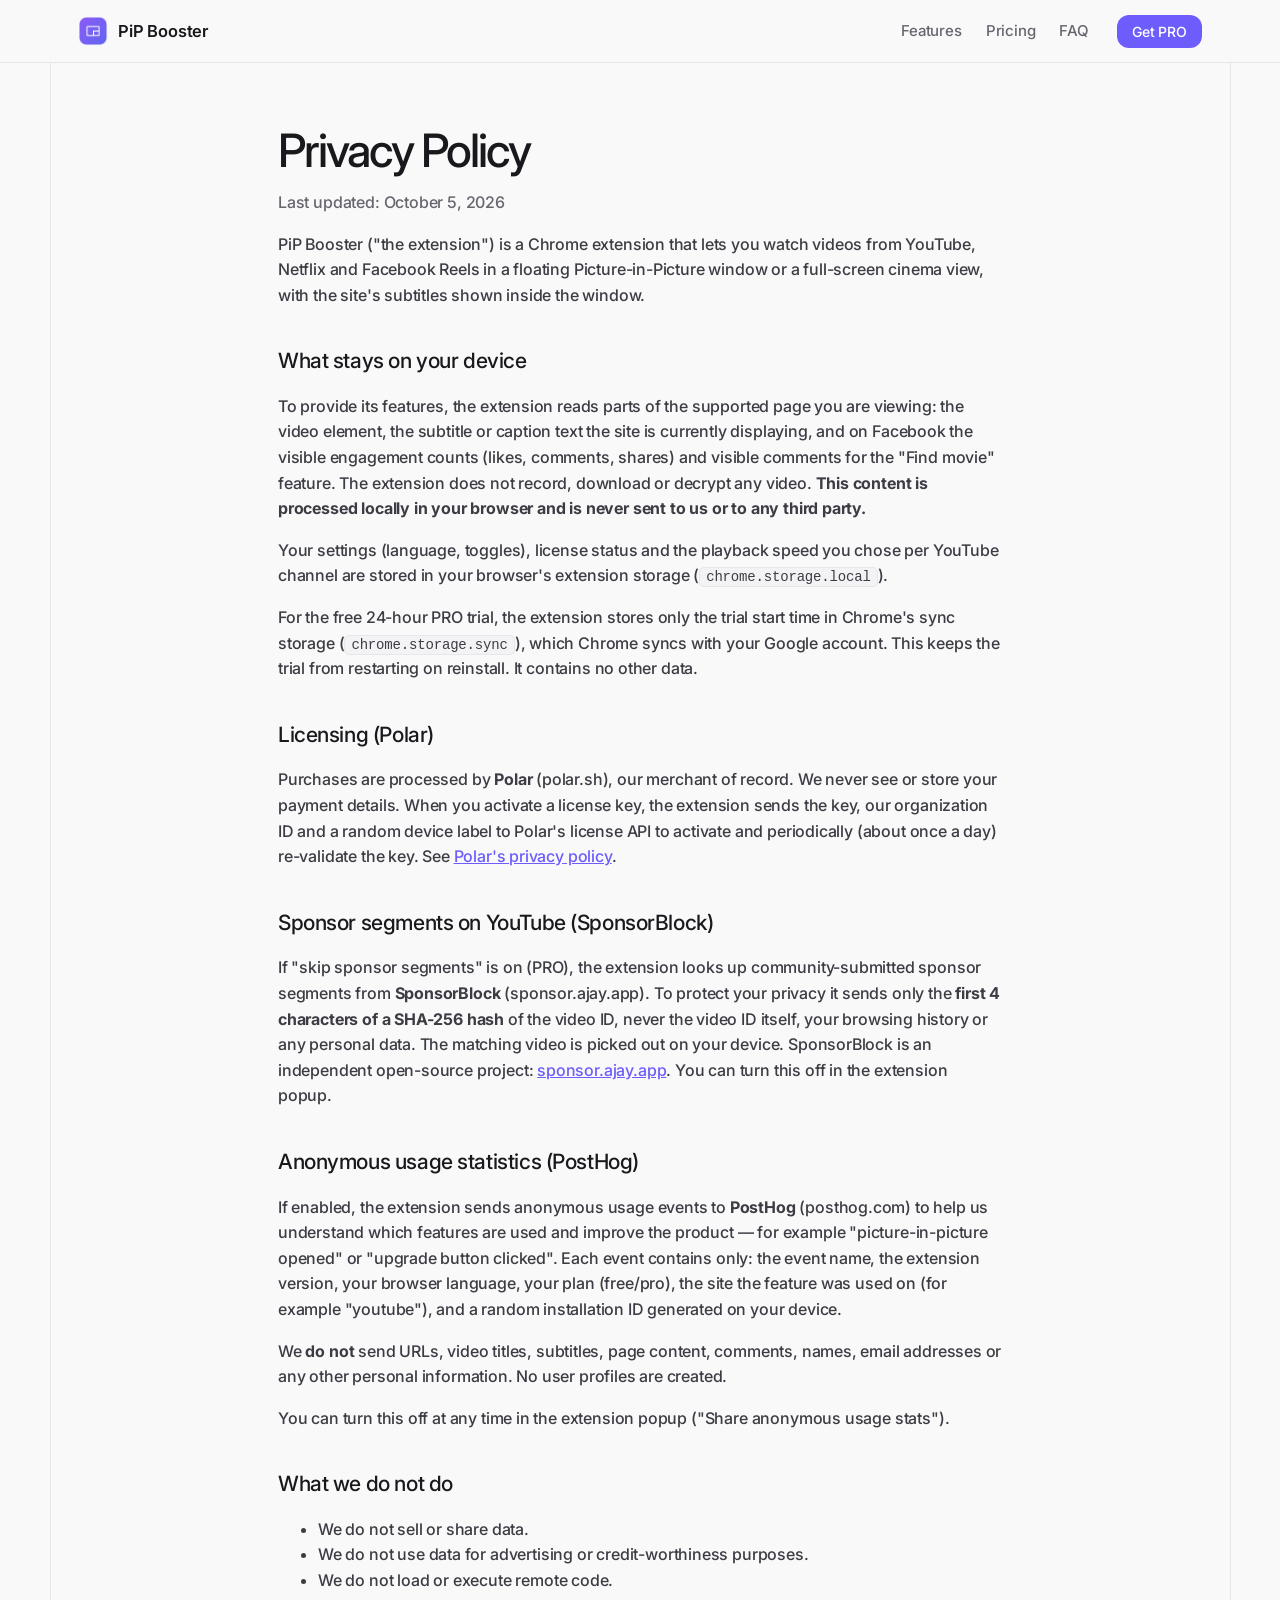
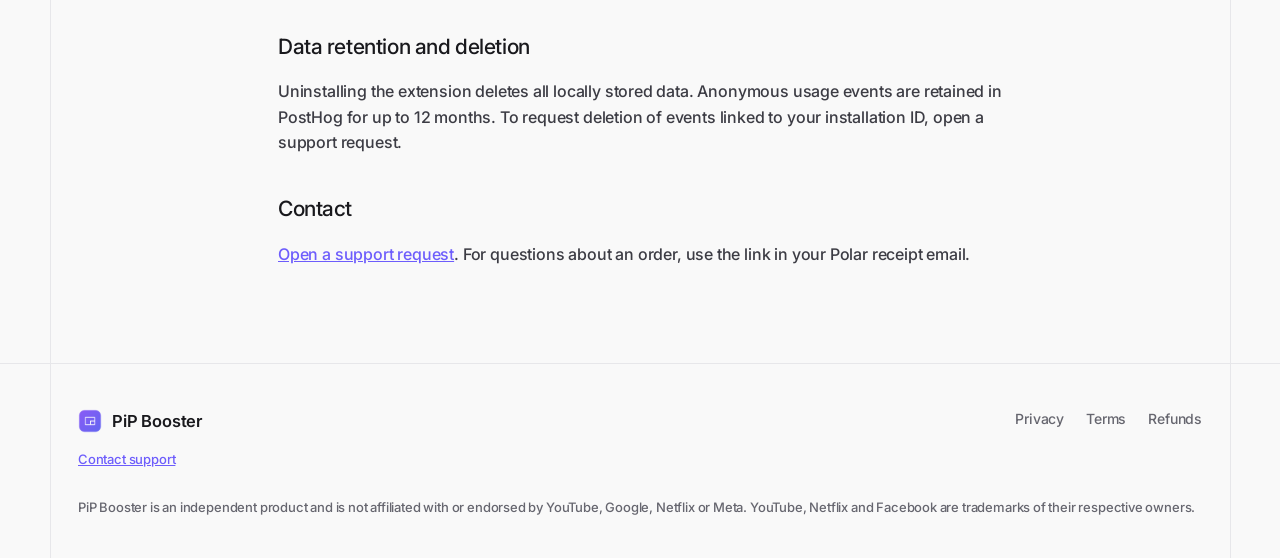
==== commit 3a1e2f26: "feat: list YouTube tools on pricing, disclose SponsorBlock hash-prefix lookup in privacy" ====
--- a/privacy/index.html
+++ b/privacy/index.html
@@ -30,11 +30,14 @@
 
   <h2>What stays on your device</h2>
   <p>To provide its features, the extension reads parts of the supported page you are viewing: the video element, the subtitle or caption text the site is currently displaying, and on Facebook the visible engagement counts (likes, comments, shares) and visible comments for the "Find movie" feature. The extension does not record, download or decrypt any video. <strong>This content is processed locally in your browser and is never sent to us or to any third party.</strong></p>
-  <p>Your settings (language, toggles) and license status are stored in your browser's extension storage (<code>chrome.storage.local</code>).</p>
+  <p>Your settings (language, toggles), license status and the playback speed you chose per YouTube channel are stored in your browser's extension storage (<code>chrome.storage.local</code>).</p>
   <p>For the free 24-hour PRO trial, the extension stores only the trial start time in Chrome's sync storage (<code>chrome.storage.sync</code>), which Chrome syncs with your Google account. This keeps the trial from restarting on reinstall. It contains no other data.</p>
 
   <h2>Licensing (Polar)</h2>
   <p>Purchases are processed by <strong>Polar</strong> (polar.sh), our merchant of record. We never see or store your payment details. When you activate a license key, the extension sends the key, our organization ID and a random device label to Polar's license API to activate and periodically (about once a day) re-validate the key. See <a href="https://polar.sh/legal/privacy">Polar's privacy policy</a>.</p>
+
+  <h2>Sponsor segments on YouTube (SponsorBlock)</h2>
+  <p>If "skip sponsor segments" is on (PRO), the extension looks up community-submitted sponsor segments from <strong>SponsorBlock</strong> (sponsor.ajay.app). To protect your privacy it sends only the <strong>first 4 characters of a SHA-256 hash</strong> of the video ID, never the video ID itself, your browsing history or any personal data. The matching video is picked out on your device. SponsorBlock is an independent open-source project: <a href="https://sponsor.ajay.app/">sponsor.ajay.app</a>. You can turn this off in the extension popup.</p>
 
   <h2>Anonymous usage statistics (PostHog)</h2>
   <p>If enabled, the extension sends anonymous usage events to <strong>PostHog</strong> (posthog.com) to help us understand which features are used and improve the product — for example "picture-in-picture opened" or "upgrade button clicked". Each event contains only: the event name, the extension version, your browser language, your plan (free/pro), the site the feature was used on (for example "youtube"), and a random installation ID generated on your device.</p>
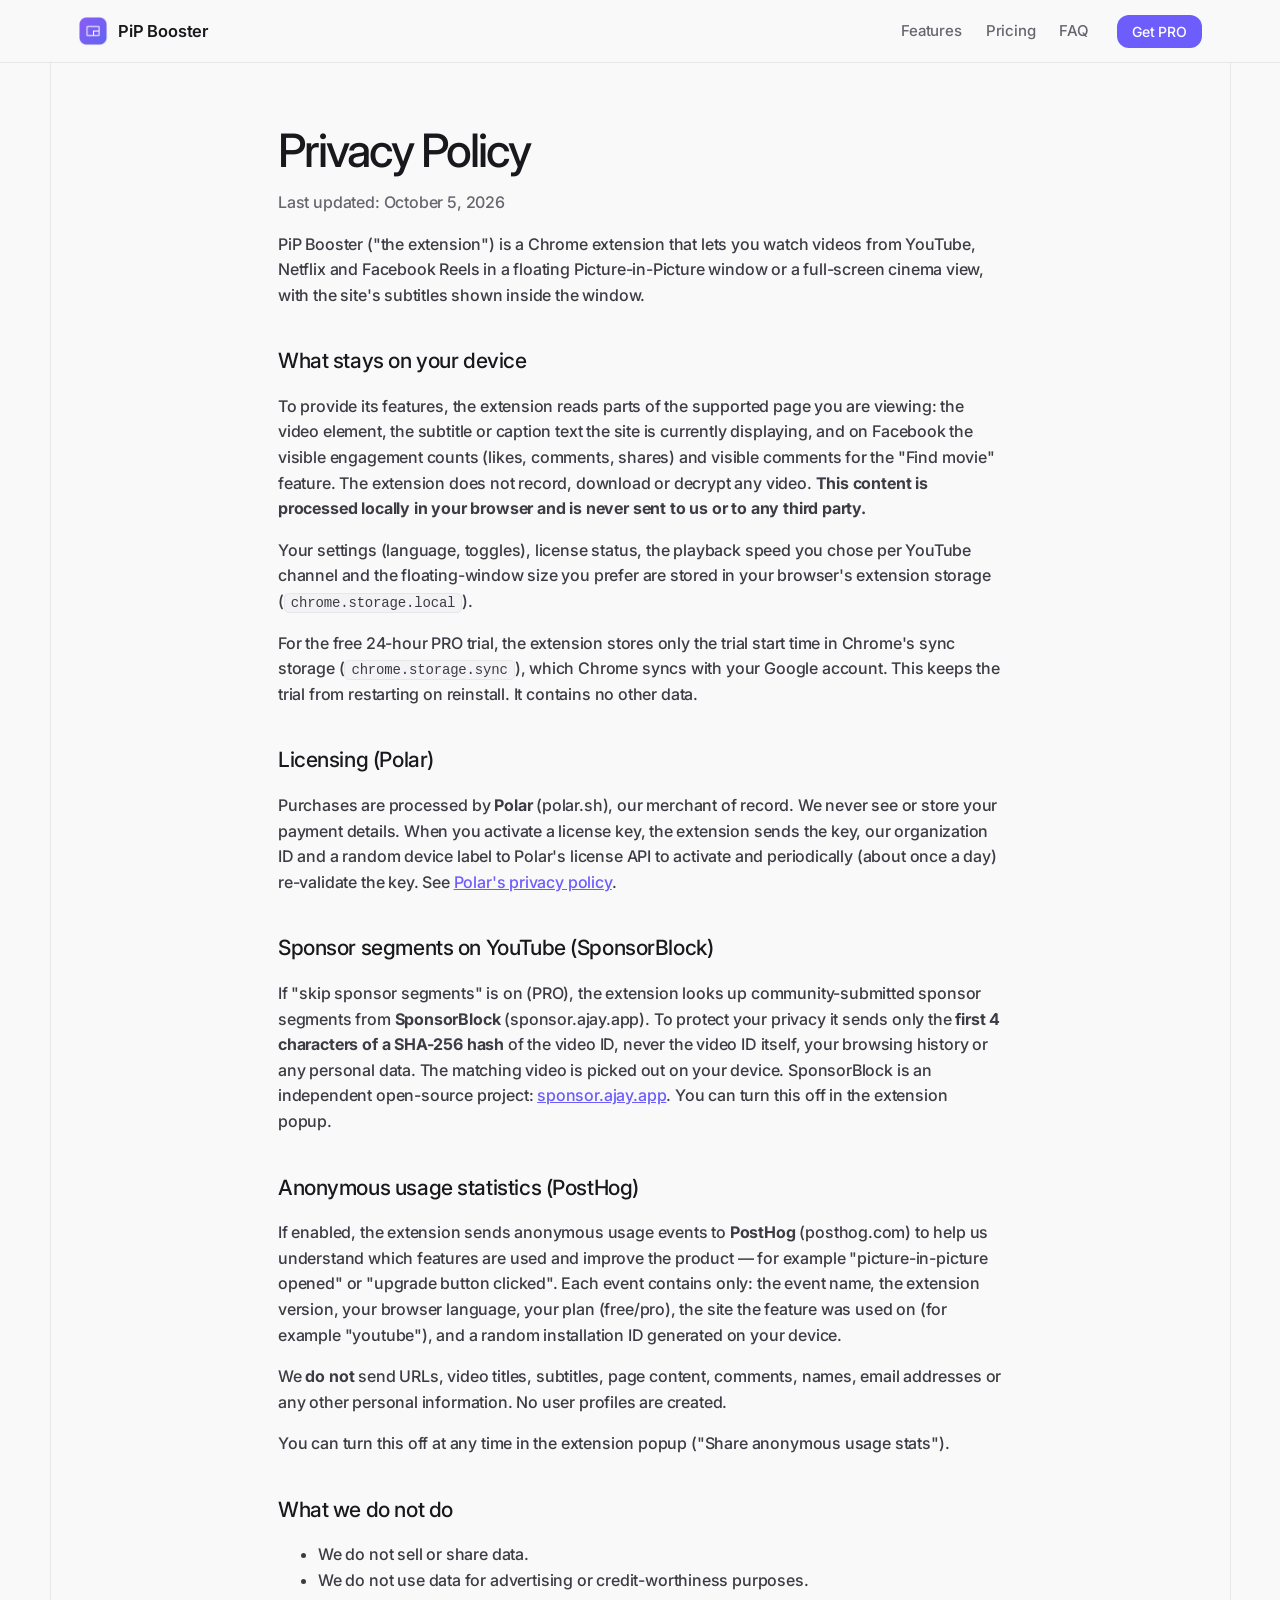
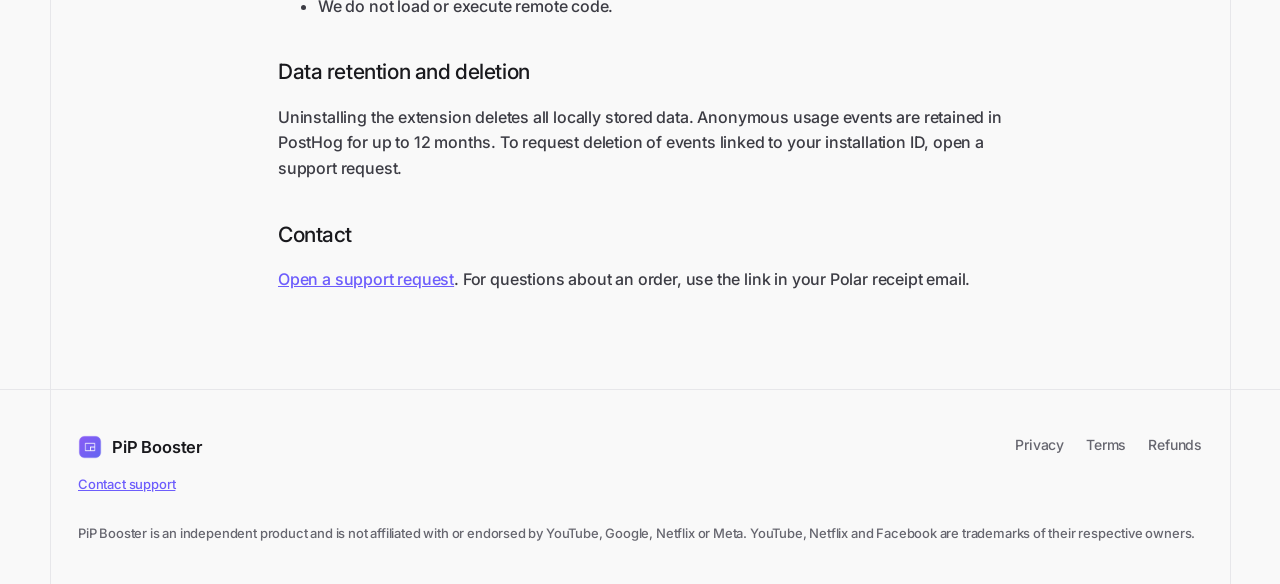
==== commit 34e3b349: "feat: per-site tools section (YouTube, Netflix, Reels), refresh pricing and FAQ copy" ====
--- a/privacy/index.html
+++ b/privacy/index.html
@@ -30,7 +30,7 @@
 
   <h2>What stays on your device</h2>
   <p>To provide its features, the extension reads parts of the supported page you are viewing: the video element, the subtitle or caption text the site is currently displaying, and on Facebook the visible engagement counts (likes, comments, shares) and visible comments for the "Find movie" feature. The extension does not record, download or decrypt any video. <strong>This content is processed locally in your browser and is never sent to us or to any third party.</strong></p>
-  <p>Your settings (language, toggles), license status and the playback speed you chose per YouTube channel are stored in your browser's extension storage (<code>chrome.storage.local</code>).</p>
+  <p>Your settings (language, toggles), license status, the playback speed you chose per YouTube channel and the floating-window size you prefer are stored in your browser's extension storage (<code>chrome.storage.local</code>).</p>
   <p>For the free 24-hour PRO trial, the extension stores only the trial start time in Chrome's sync storage (<code>chrome.storage.sync</code>), which Chrome syncs with your Google account. This keeps the trial from restarting on reinstall. It contains no other data.</p>
 
   <h2>Licensing (Polar)</h2>
--- a/style.css
+++ b/style.css
@@ -121,6 +121,16 @@
 .card p { margin: 0; color: var(--muted); font-size: 15.5px; }
 .pains, .promise { display: grid; grid-template-columns: repeat(3, 1fr); gap: 16px; }
 .pain > svg { color: #e5484d; background: rgba(229,72,77,0.08); }
+
+/* Thẻ theo nền tảng: nhãn Free / PRO + danh sách gạch đầu dòng */
+.site h3 { margin-top: 0; font-size: 22px; display: flex; align-items: center; gap: 8px; flex-wrap: wrap; }
+.site .tier { margin: 16px 0 6px; font: 400 12px var(--mono); color: var(--muted); }
+.site .pro-tier { color: var(--accent); }
+.site ul { list-style: none; padding: 0; margin: 0; }
+.site li { position: relative; padding: 4px 0 4px 20px; font-size: 15px; color: var(--fg); }
+.site li::before { content: ''; position: absolute; left: 2px; top: 11px; width: 9px; height: 5px;
+  border-left: 2px solid var(--line-2); border-bottom: 2px solid var(--line-2); transform: rotate(-45deg); }
+.site .pro-tier + ul li::before { border-color: var(--accent); }
 
 .steps { display: grid; grid-template-columns: repeat(3, 1fr); gap: 16px; margin-bottom: 64px; }
 .step b { font: 400 14px var(--mono); color: var(--accent); }
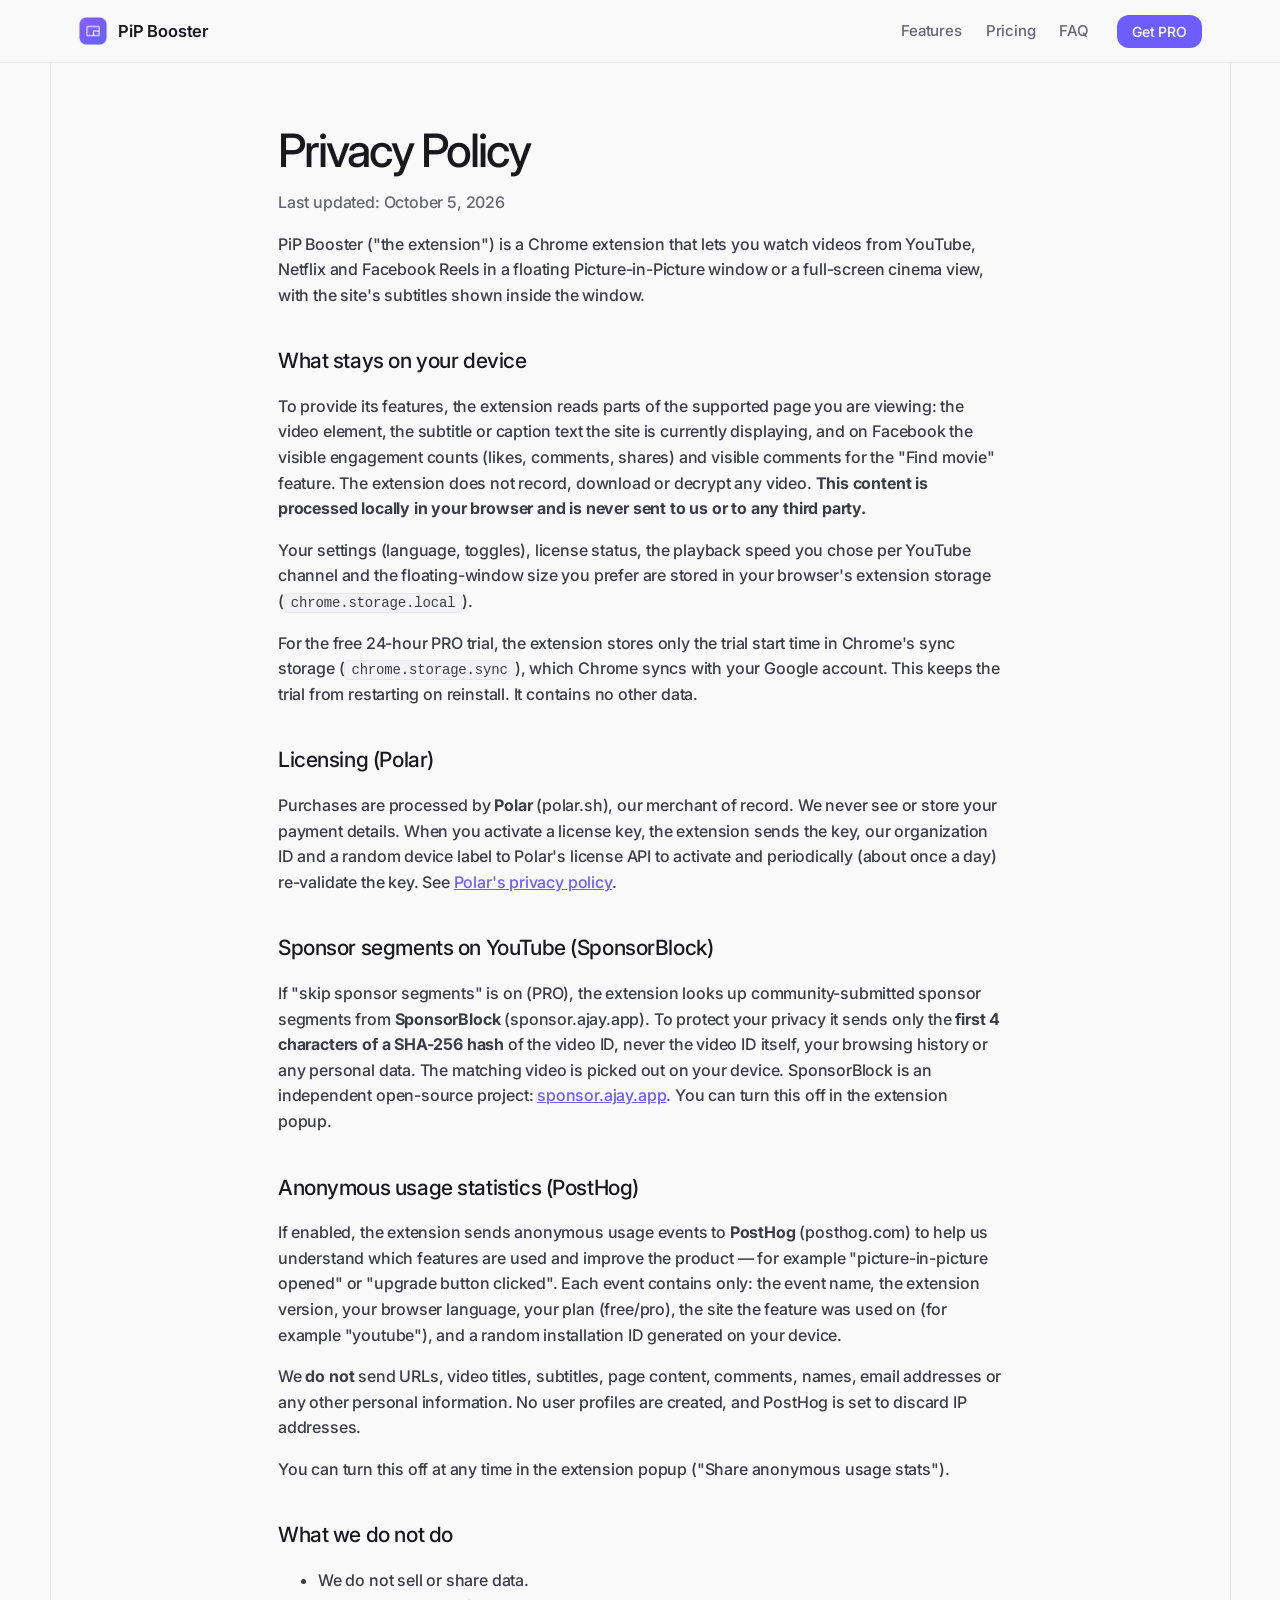
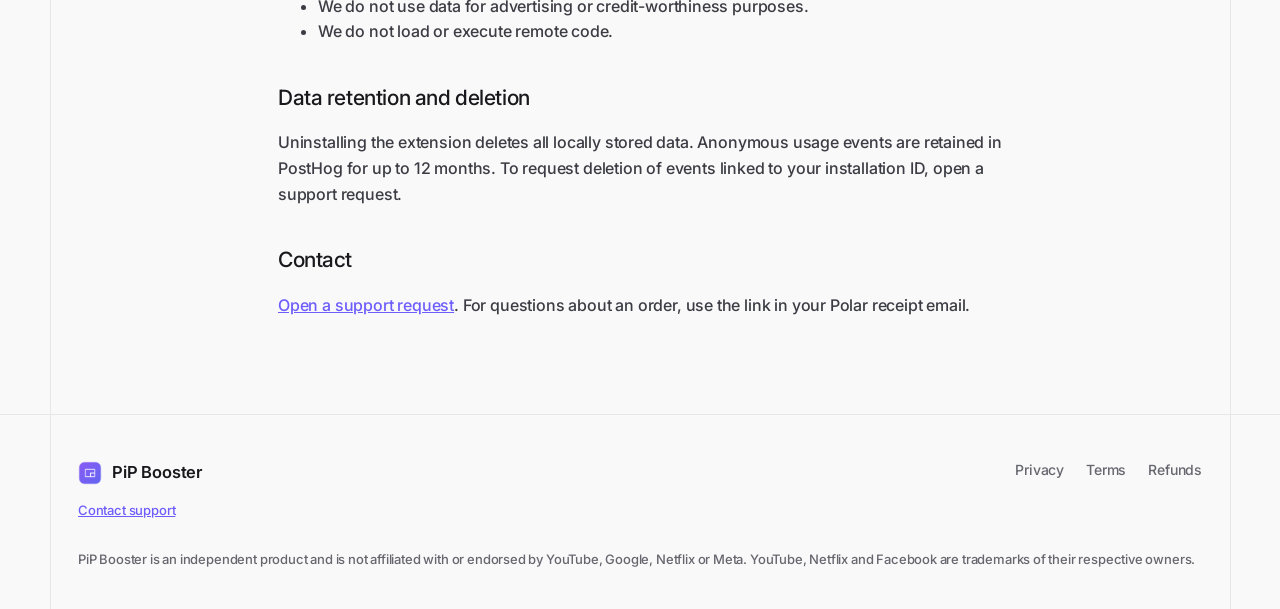
==== commit 30aa1488: "docs: privacy policy notes PostHog discards IP addresses" ====
--- a/privacy/index.html
+++ b/privacy/index.html
@@ -41,7 +41,7 @@
 
   <h2>Anonymous usage statistics (PostHog)</h2>
   <p>If enabled, the extension sends anonymous usage events to <strong>PostHog</strong> (posthog.com) to help us understand which features are used and improve the product — for example "picture-in-picture opened" or "upgrade button clicked". Each event contains only: the event name, the extension version, your browser language, your plan (free/pro), the site the feature was used on (for example "youtube"), and a random installation ID generated on your device.</p>
-  <p>We <strong>do not</strong> send URLs, video titles, subtitles, page content, comments, names, email addresses or any other personal information. No user profiles are created.</p>
+  <p>We <strong>do not</strong> send URLs, video titles, subtitles, page content, comments, names, email addresses or any other personal information. No user profiles are created, and PostHog is set to discard IP addresses.</p>
   <p>You can turn this off at any time in the extension popup ("Share anonymous usage stats").</p>
 
   <h2>What we do not do</h2>
--- a/style.css
+++ b/style.css
@@ -198,6 +198,21 @@
 .foot-links a { color: var(--muted); text-decoration: none; font-size: 14px; }
 .foot-links a:hover { color: var(--fg); }
 .foot .disclaimer { margin: 28px auto 0; }
+
+/* ---------- Welcome (sau khi cài) ---------- */
+.welcome { padding: 56px 28px 80px; }
+.welcome h1 { font-size: clamp(34px, 5vw, 52px); letter-spacing: -0.045em; margin: 12px 0 10px; }
+.welcome-steps { list-style: none; padding: 0; margin: 36px 0 0; display: grid; gap: 12px; }
+.welcome-steps li { display: flex; gap: 18px; align-items: flex-start; }
+.welcome-steps b { font: 400 14px var(--mono); color: var(--accent); padding-top: 3px; }
+.welcome-steps h3 { margin: 0 0 4px; }
+.welcome-try { font-size: 24px; letter-spacing: -0.03em; margin: 44px 0 14px; }
+.welcome-links { display: flex; flex-wrap: wrap; gap: 10px; }
+.welcome-tips { margin-top: 36px; }
+.welcome-tips h3 { margin-top: 0; }
+.welcome-tips ul { padding-left: 18px; margin: 8px 0 0; color: var(--muted); }
+.welcome-tips li { margin: 6px 0; }
+.welcome-tips .fine { text-align: left; }
 
 /* ---------- Legal pages ---------- */
 .links { display: flex; gap: 24px; margin-left: auto; }
